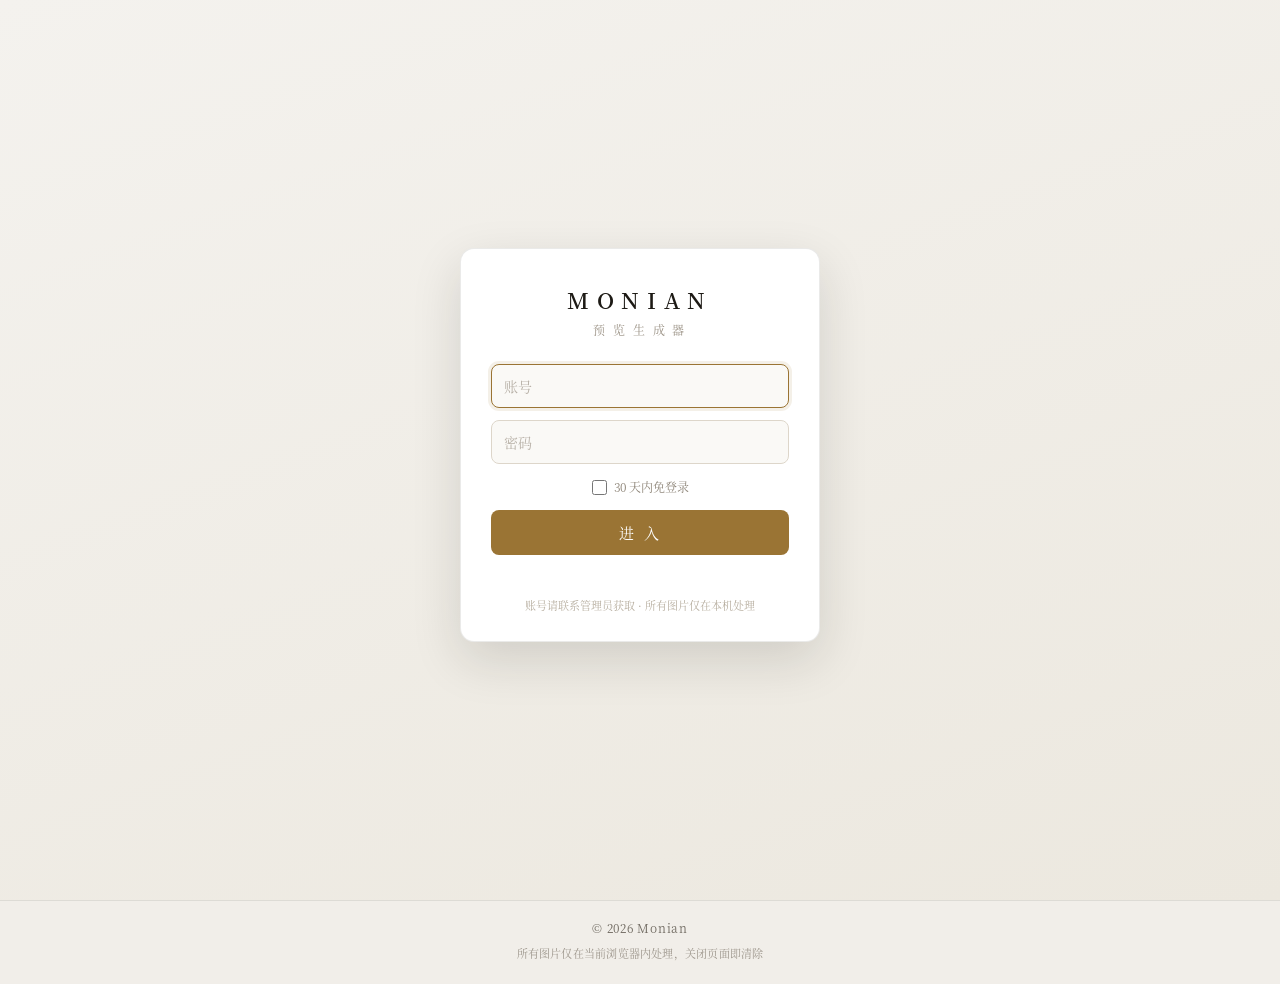
==== index.html @ 6e7c4da6 "feat: 账号列表支持搜索与分页(10条/页)，移动端改折叠卡片；登录框移动端适配" ====
<!doctype html>
<html lang="zh-CN">
<head>
<meta charset="utf-8">
<meta name="viewport" content="width=device-width,initial-scale=1,viewport-fit=cover">
<meta name="theme-color" content="#f4f2ee">
<title>Monian · 拼图预览生成器</title>
<meta name="description" content="上传文件夹，自动拼图并添加水印信息，一键生成高清预览长图。全部处理在浏览器本地完成，图片不会上传服务器。">
<meta property="og:title" content="Monian · 拼图预览生成器">
<meta property="og:description" content="上传文件夹，自动拼图并添加水印信息，一键生成高清预览长图。">
<link rel="icon" type="image/png" sizes="192x192" href="assets/img/icon-192.png">
<link rel="icon" type="image/png" sizes="512x512" href="assets/img/icon-512.png">
<link rel="manifest" href="manifest.json">
<link rel="apple-touch-icon" sizes="180x180" href="assets/img/apple-touch-icon.png">
<meta name="apple-mobile-web-app-capable" content="yes">
<meta name="apple-mobile-web-app-status-bar-style" content="default">
<meta name="apple-mobile-web-app-title" content="Monian">
<link rel="stylesheet" href="assets/fonts/font.css?v=2">
<link rel="stylesheet" href="assets/css/style.css?v=21">
</head>
<body>

<header class="topbar">
  <div class="brand">
    <div class="brand-txt">
      <strong>Monian</strong>
      <span>拼图预览生成器</span>
    </div>
  </div>
  <div class="top-actions">
    <button class="btn btn-sm btn-ghost" id="btnGuide" type="button">使用说明</button>
    <button class="btn btn-sm btn-ghost" id="btnResetAll" type="button">重置</button>
  </div>
</header>

<main class="main">
  <aside class="panel" id="panel">

    <!-- 01 素材 -->
    <section class="card collapsible" data-card="files">
      <div class="card-hd" role="button" tabindex="0" aria-expanded="true">
        <span class="step">01</span>
        <h2>选择素材</h2>
        <span class="badge" id="fileCount">0 张</span>
        <svg class="chev" viewBox="0 0 12 12" aria-hidden="true"><path d="M3 4.5 6 7.5 9 4.5"/></svg>
      </div>
      <div class="card-bd">
        <div class="dropzone" id="dropzone">
          <svg class="dz-icon" viewBox="0 0 24 24" fill="none" stroke="currentColor" stroke-width="1.4" stroke-linecap="round" stroke-linejoin="round">
            <path d="M3 7.5A1.5 1.5 0 0 1 4.5 6h4l1.6 2H19.5A1.5 1.5 0 0 1 21 9.5v9A1.5 1.5 0 0 1 19.5 20h-15A1.5 1.5 0 0 1 3 18.5z"/>
            <path d="M12 17v-5M9.5 14.2 12 11.7l2.5 2.5"/>
          </svg>
          <p class="dz-title">拖入文件夹，或点击选择</p>
          <p class="dz-sub">文件夹名会自动提取为水印信息 · 支持 JPG / PNG / WebP</p>
          <div class="dz-actions">
            <button class="btn btn-primary" id="btnFolder" type="button">选择文件夹</button>
            <button class="btn btn-ghost" id="btnFiles" type="button">选择图片</button>
          </div>
        </div>
        <input type="file" id="inputFolder" webkitdirectory directory multiple hidden>
        <input type="file" id="inputFiles" accept="image/*" multiple hidden>

        <div class="progress" id="progress" hidden><div class="progress-bar" id="progressBar"></div><span id="progressTxt">处理中…</span></div>

        <div class="asset-box" id="assetInfo" hidden>
          <div class="auto-tip">名称 / 日期 / 张数会跟随内容联动，每条可单独开关并调整样式；文字默认是占位符，可自由修改</div>
          <div id="autoWmBox"></div>
        </div>

        <div class="thumbs" id="thumbs"></div>
        <button class="btn btn-ghost full" id="btnClearFiles" type="button" hidden>🗑 一键清空全部素材</button>
      </div>
    </section>

    <!-- 02 水印 -->
    <section class="card collapsible" data-card="wm">
      <div class="card-hd" role="button" tabindex="0" aria-expanded="true">
        <span class="step">02</span>
        <h2>水印内容</h2>
        <span class="saved" id="savedHint">已保存</span>
        <svg class="chev" viewBox="0 0 12 12" aria-hidden="true"><path d="M3 4.5 6 7.5 9 4.5"/></svg>
      </div>
      <div class="card-bd">
        <div class="seg" id="wmTabs">
          <button class="on" data-tab="per" type="button">每张图上</button>
          <button data-tab="global" type="button">整张图上</button>
        </div>
        <div class="wm-list" id="wmList"></div>
        <div class="wm-add-row">
          <button class="btn btn-ghost" id="btnWmAdd" type="button">＋ 添加文字水印</button>
          <button class="btn btn-ghost" id="btnWmImg" type="button">＋ 添加图片水印</button>
        </div>
        <input type="file" id="inputWmImg" accept="image/png,image/webp,image/*" hidden>
        <p class="tip">图片水印支持 PNG 等透明底素材：与素材同为 16:9 的图会自动铺满每张图；其他比例可平铺或单张摆放，调尺寸、透明度、旋转。</p>
        <p class="tip">支持占位符：<code>{folder}</code> 名称 · <code>{date}</code> 时间 · <code>{index}</code> 序号 · <code>{count}</code> 张数</p>
        <div class="wm-foot">
          <button class="link" id="btnWmDefault" type="button">恢复推荐配置</button>
          <button class="link danger" id="btnWmClear" type="button">清空当前页</button>
        </div>
      </div>
    </section>

    <!-- 03 底图与标题 -->
    <section class="card collapsible" data-card="base">
      <div class="card-hd" role="button" tabindex="0" aria-expanded="true">
        <span class="step">03</span>
        <h2>底图与标题</h2>
        <span class="badge on" id="baseState">纯色</span>
        <svg class="chev" viewBox="0 0 12 12" aria-hidden="true"><path d="M3 4.5 6 7.5 9 4.5"/></svg>
      </div>
      <div class="card-bd">
        <div class="seg" id="baseTabs">
          <button class="on" data-mode="solid" type="button">纯色底图</button>
          <button data-mode="image" type="button">自定义底图</button>
          <button data-mode="none" type="button">无底图</button>
        </div>

        <div id="solidPanel">
          <div class="color-row">
            <label for="baseColor">底色</label>
            <input type="color" id="baseColor" value="#f2efe8">
            <div class="swatches" id="swatches">
              <button type="button" data-c="#f2efe8" style="background:#f2efe8"></button>
              <button type="button" data-c="#ffffff" style="background:#ffffff"></button>
              <button type="button" data-c="#e9e5dc" style="background:#e9e5dc"></button>
              <button type="button" data-c="#e6ecf2" style="background:#e6ecf2"></button>
              <button type="button" data-c="#f0e7e2" style="background:#f0e7e2"></button>
              <button type="button" data-c="#e7eee7" style="background:#e7eee7"></button>
              <button type="button" data-c="#f5efe2" style="background:#f5efe2"></button>
              <button type="button" data-c="#1b1913" style="background:#1b1913"></button>
            </div>
          </div>
          <label class="check"><input type="checkbox" id="showHead" checked><span>显示顶部标题与右侧信息</span></label>

          <div id="headFields">
            <div class="row">
              <label for="headerTitle">大标题</label>
              <input type="text" id="headerTitle" placeholder="留空则不显示标题（名称只印在图片上）">
            </div>
            <div class="head-style" id="titleStyleBox">
              <div class="hs-line">
                <span class="hs-label">标题</span>
                <select class="hs-anchor" data-target="title" title="标题位置">
                  <option value="tl">左上</option><option value="tc">正上</option><option value="tr">右上</option>
                  <option value="ml" selected>左中</option><option value="mc">正中</option><option value="mr">右中</option>
                  <option value="bl">左下</option><option value="bc">正下</option><option value="br">右下</option>
                </select>
                <input type="color" class="hs-color" data-target="title" value="#16161c" title="标题颜色">
                <button class="hs-reset" data-target="title" type="button">归位</button>
              </div>
              <div class="hs-line">
                <span class="hs-label">字号</span>
                <input type="range" id="titleSize" min="0.015" max="0.16" step="0.001" class="hs-size" data-target="title">
                <output id="titleSizeOut">自动</output>
              </div>
              <div class="hs-line">
                <span class="hs-label">左右</span>
                <input type="range" id="titleDx" min="-40" max="40" step="1" class="hs-dx" data-target="title">
                <output id="titleDxOut">0%</output>
              </div>
              <div class="hs-line">
                <span class="hs-label">上下</span>
                <input type="range" id="titleDy" min="-40" max="40" step="1" class="hs-dy" data-target="title">
                <output id="titleDyOut">0%</output>
              </div>
            </div>

            <div class="row align-start">
              <label for="headerMeta">相关信息</label>
              <textarea id="headerMeta" rows="3" placeholder="每行一条，如：&#10;价格 xxx&#10;联系方式 xxx..."></textarea>
            </div>
            <div class="head-style" id="metaStyleBox">
              <div class="hs-line">
                <span class="hs-label">信息</span>
                <select class="hs-anchor" data-target="meta" title="相关信息位置">
                  <option value="tl">左上</option><option value="tc">正上</option><option value="tr">右上</option>
                  <option value="ml">左中</option><option value="mc">正中</option><option value="mr" selected>右中</option>
                  <option value="bl">左下</option><option value="bc">正下</option><option value="br">右下</option>
                </select>
                <input type="color" class="hs-color" data-target="meta" value="#16161c" title="信息文字颜色">
                <button class="hs-reset" data-target="meta" type="button">归位</button>
              </div>
              <div class="hs-line">
                <span class="hs-label">字号</span>
                <input type="range" id="metaSize" min="0.006" max="0.024" step="0.0005" class="hs-size" data-target="meta">
                <output id="metaSizeOut">自动</output>
              </div>
              <div class="hs-line">
                <span class="hs-label">字距</span>
                <input type="range" id="metaSpacing" min="0" max="0.02" step="0.0005" class="hs-spacing" data-target="meta">
                <output id="metaSpacingOut">0</output>
              </div>
              <div class="hs-line">
                <span class="hs-label">左右</span>
                <input type="range" id="metaDx" min="-40" max="40" step="1" class="hs-dx" data-target="meta">
                <output id="metaDxOut">0%</output>
              </div>
              <div class="hs-line">
                <span class="hs-label">上下</span>
                <input type="range" id="metaDy" min="-40" max="40" step="1" class="hs-dy" data-target="meta">
                <output id="metaDyOut">0%</output>
              </div>
            </div>
          </div>
        </div>

        <div id="tplPanel" hidden>
          <div class="tpl-drop" id="tplDrop">
            <span>上传自己的底图（可带图案或个人水印）</span>
          </div>
          <input type="file" id="inputTpl" accept="image/*" hidden>

          <div id="tplControls" hidden>
            <div class="tpl-preview">
              <img id="tplThumb" alt="底图预览">
              <div class="tpl-preview-info"><span id="tplSize">—</span></div>
              <button class="mini danger" id="btnTplRemove" type="button">移除</button>
            </div>
            <p class="section-label">图片放置区域（相对画布百分比）</p>
            <div class="slider-row"><label>上</label><input type="range" id="padT" min="0" max="60" step="0.5"><output></output></div>
            <div class="slider-row"><label>右</label><input type="range" id="padR" min="0" max="40" step="0.5"><output></output></div>
            <div class="slider-row"><label>下</label><input type="range" id="padB" min="0" max="60" step="0.5"><output></output></div>
            <div class="slider-row"><label>左</label><input type="range" id="padL" min="0" max="40" step="0.5"><output></output></div>
            <label class="check"><input type="checkbox" id="showGuides"><span>在预览中显示放置区域参考线（不会导出）</span></label>
          </div>
        </div>

        <p class="tip" id="noneTip" hidden>无底图：不加标题栏和四周留白，图片直接拼接排列。</p>
        <p class="tip color-hint" id="colorHint">改底色只会影响「纯色底图」模式；现在停在其他模式时，先点上面的「纯色底图」再选颜色。</p>
      </div>
    </section>

    <!-- 04 版式 -->
    <section class="card collapsible" data-card="layout">
      <div class="card-hd" role="button" tabindex="0" aria-expanded="true">
        <span class="step">04</span>
        <h2>拼图版式</h2>
        <span class="badge" id="layoutState">3 列</span>
        <svg class="chev" viewBox="0 0 12 12" aria-hidden="true"><path d="M3 4.5 6 7.5 9 4.5"/></svg>
      </div>
      <div class="card-bd">
        <p class="section-label">排列方向</p>
        <div class="quick-grid" id="quickLayout">
          <button data-cols="1" type="button"><i class="ico-1"></i><span>上下拼接</span></button>
          <button data-cols="2" type="button"><i class="ico-2"></i><span>两列</span></button>
          <button data-cols="3" type="button"><i class="ico-3"></i><span>三列</span></button>
          <button data-cols="4" type="button"><i class="ico-4"></i><span>四列</span></button>
        </div>

        <div class="slider-row"><label>列数</label><input type="range" id="cols" min="1" max="6" step="1"><output></output></div>
        <div class="slider-row"><label>图片间距</label><input type="range" id="gap" min="0" max="4" step="0.1"><output></output></div>
        <div class="slider-row"><label>四周留白</label><input type="range" id="margin" min="0" max="10" step="0.5"><output></output></div>
        <div class="slider-row"><label>圆角</label><input type="range" id="radius" min="0" max="2" step="0.05"><output></output></div>

        <div class="fixed-note">
          <b id="ratioTip">单元格比例 16 : 9（素材多数为此比例）</b>
          <span>默认 16:9；素材不是 16:9 时自动跟随素材比例，等比缩放不裁剪、不拉伸</span>
        </div>
        <label class="check"><input type="checkbox" id="lastRowFill"><span>末行不满格时铺满整行（等比放大，比例不变）</span></label>
      </div>
    </section>

    <!-- 05 导出 -->
    <section class="card collapsible" data-card="export">
      <div class="card-hd" role="button" tabindex="0" aria-expanded="true">
        <span class="step">05</span>
        <h2>导出</h2>
        <span class="badge" id="expState">JPG</span>
        <svg class="chev" viewBox="0 0 12 12" aria-hidden="true"><path d="M3 4.5 6 7.5 9 4.5"/></svg>
      </div>
      <div class="card-bd">
        <div class="row">
          <label for="outWidth">输出宽度</label>
          <select id="outWidth">
            <option value="1080">1080 px · 轻量分享</option>
            <option value="1600">1600 px · 推荐</option>
            <option value="2000">2000 px · 高清</option>
            <option value="2400">2400 px · 超清</option>
            <option value="3000">3000 px · 印刷级</option>
          </select>
        </div>
        <div class="row">
          <label for="outFormat">格式</label>
          <select id="outFormat">
            <option value="jpeg">JPG（体积小）</option>
            <option value="png">PNG（无损）</option>
          </select>
        </div>
        <div class="slider-row" id="qualityRow"><label>画质</label><input type="range" id="quality" min="0.6" max="1" step="0.02"><output></output></div>
        <div class="out-info" id="outInfo">—</div>
        <button class="btn btn-primary full lg" id="btnExport2" type="button">生成并保存图片</button>
        <p class="tip center">图片只在你的设备上处理，不会上传到任何服务器。</p>
      </div>
    </section>

  </aside>

  <section class="stage">
    <div class="stage-wrap" id="stageWrap">
      <div class="stage-canvas" id="stageCanvas" hidden>
        <canvas id="preview"></canvas>
      </div>
      <div class="empty" id="empty">
        <svg viewBox="0 0 24 24" fill="none" stroke="currentColor" stroke-width="1.1" stroke-linecap="round" stroke-linejoin="round">
          <rect x="3" y="4" width="18" height="16" rx="2"/>
          <circle cx="8.5" cy="9.5" r="1.5"/>
          <path d="M21 16l-5-5-4 4-2-2-7 6"/>
        </svg>
        <h3>还没有素材</h3>
        <p>上传一个文件夹，自动拼成一张预览长图</p>
      </div>
    </div>
    <div class="stage-bar">
      <div class="stage-meta" id="stageMeta">等待素材…</div>
      <div class="stage-actions">
        <button class="btn btn-ghost btn-sm" id="btnFit" type="button">铺满</button>
        <button class="btn btn-ghost btn-sm" id="btnCopy" type="button">复制</button>
        <button class="btn btn-primary" id="btnExport" type="button" disabled>导出图片</button>
      </div>
    </div>
  </section>
</main>

<footer class="foot">
  <div class="foot-brand">© 2026 Monian</div>
  <p class="foot-note">所有图片仅在当前浏览器内处理，关闭页面即清除</p>
</footer>

<div class="toast" id="toast"></div>
<button class="jump-preview" id="btnJump" type="button" hidden>↑ 预览</button>

<div class="modal" id="guideModal" hidden>
  <div class="modal-card">
    <div class="modal-hd">
      <h3>使用说明</h3>
      <button class="mini" id="btnGuideClose" type="button">关闭</button>
    </div>
    <div class="modal-bd">
      <ol class="guide">
        <li><b>选择素材</b>：点「选择文件夹」，程序会从文件夹名中自动拆出两条信息 —— 文件夹命名为 <code>【20261027】张艺兴</code> 时，时间就是「20261027」，名称就是「张艺兴」；没写成这种格式时，时间取文件修改日期。手机不支持选文件夹时，用「选择图片」多选，再手动填写名称和时间。</li>
        <li><b>填写水印</b>：点「添加一条水印」即可把名称、时间等任意内容作为水印加在图上；左侧圆点是文字颜色（底图颜色多变也能看清），可调字号、透明度、位置。水印输入一次后永久保存在本机浏览器，下次打开自动带出。</li>
        <li><b>用占位符</b>：<code>{folder}</code> 素材名称、<code>{date}</code> 日期、<code>{index}</code> 序号、<code>{count}</code> 总张数。</li>
        <li><b>看透明度</b>：文字「透明」滑条右边的小色块会跟着一起变淡，那就是水印在底图上的实际深浅；数值与效果是线性的，拖到一半就是一半。</li>
        <li><b>水印颜色</b>：底图是浅色时默认给深墨色，深色底图默认白色；想改就点左边的圆形色点。</li>
        <li><b>选底图</b>：默认「纯色底图」，可自选颜色并填写大标题与相关信息；也可上传自己设计好的底图，用「图片放置区域」框出空白处；选「无底图」则图片直接拼接。</li>
        <li><b>标题与相关信息</b>：两行文字各自有独立的「位置（九宫格）、颜色、字号、左右/上下微调」，相关信息还带「字距」（中文拉开、英文数字保持紧凑），点「归位」恢复默认；两者靠近时标题会自动避让，不会糊在一起。</li>
        <li><b>调位置</b>：水印点「位置」后可切换「九宫格」（左上、右下等固定位置，再用滑条微调）或「自由定位」（横向、纵向百分比滑条，想放哪就放哪）。</li>
        <li><b>调整版式</b>：列数决定上下拼接还是多列网格，右侧会实时预览；03、04 两张卡片点标题可以收起，收起后能看到更多内容（状态会被记住）。</li>
        <li><b>导出</b>：选择宽度与格式后保存。所有处理都在本机完成，图片不会上传。</li>
        <li><b>折叠面板</b>：01–05 每张卡片点标题都能收起/展开，收起更多卡片就能一次看到下方内容。</li>
      </ol>
      <p class="tip">提示：给水印留出低透明度、贴边放置的位置，既能看清文字，也不会挡住人物主体。</p>
    </div>
  </div>
</div>

<script src="assets/js/core.js?v=13"></script>
<script src="assets/js/render.js?v=20"></script>
<script src="assets/js/app.js?v=20"></script>
<script src="assets/js/auth.js?v=3"></script>
</body>
</html>
---- assets/fonts/font.css ----
@font-face {
  font-family: "Monian Serif";
  src: url("NotoSerifSC-Regular.woff2") format("woff2");
  font-weight: 400;
  font-style: normal;
  font-display: swap;
}
@font-face {
  font-family: "Monian Serif";
  src: url("NotoSerifSC-SemiBold.woff2") format("woff2");
  font-weight: 500 700;
  font-style: normal;
  font-display: swap;
}
---- assets/css/style.css ----
/* ===========================================================
   Monian · 拼图预览生成器  ·  明亮皮肤
   =========================================================== */

:root{
  --bg:#f4f2ee;
  --bg-soft:#f8f7f4;
  --card:#ffffff;
  --card-2:#fbfaf8;
  --line:rgba(28,25,20,.09);
  --line-2:rgba(28,25,20,.17);
  --txt:#1f1c18;
  --dim:#6d675e;
  --dim-2:#9b948a;
  --ink:#1f1c18;
  --accent:#9a7434;
  --accent-2:#c39a4f;
  --accent-soft:rgba(154,116,52,.1);
  /* 兼容旧变量名 */
  --gold:#9a7434;
  --gold-2:#a97e37;
  --gold-soft:rgba(154,116,52,.1);
  --field:#ffffff;
  --danger:#c4554a;
  --radius:14px;
  --rs:10px;
  --shadow:0 1px 2px rgba(28,25,20,.04),0 6px 20px rgba(28,25,20,.05);
  --stage-bg:#eae7e1;
  --safe-b:env(safe-area-inset-bottom,0px);
}

*{box-sizing:border-box;-webkit-tap-highlight-color:transparent}
[hidden]{display:none!important}
html,body{height:100%}
body{
  margin:0;
  background:var(--bg);
  color:var(--txt);
  font-family:"Monian Serif","Noto Serif SC","Source Han Serif SC","Songti SC",serif;
  font-size:14px;
  line-height:1.55;
  -webkit-font-smoothing:antialiased;
  overflow:hidden;
}
button,input,select,textarea{font-family:inherit;font-size:inherit;color:inherit}
h1,h2,h3,p{margin:0}
code{
  font-family:ui-monospace,SFMono-Regular,Menlo,monospace;
  font-size:.88em;
  background:rgba(154,116,52,.08);
  border:1px solid rgba(154,116,52,.16);
  padding:1px 5px;
  border-radius:5px;
  color:var(--accent);
}

/* ---------- 顶栏 ---------- */
.topbar{
  height:58px;
  display:flex;
  align-items:center;
  justify-content:space-between;
  padding:0 18px;
  border-bottom:1px solid var(--line);
  background:rgba(255,255,255,.82);
  backdrop-filter:saturate(1.4) blur(10px);
  position:relative;
  z-index:30;
}
.brand{display:flex;align-items:center;gap:11px}
.brand-txt{display:flex;flex-direction:column;line-height:1.25}
.brand-txt strong{font-size:16px;font-weight:500;letter-spacing:.24em;text-transform:uppercase;
  color:#211d18;text-indent:.24em}
.brand-txt span{font-size:10.5px;color:var(--dim-2);letter-spacing:.28em;margin-top:2px}
.top-actions{display:flex;gap:8px}

/* ---------- 布局 ---------- */
.main{
  display:grid;
  grid-template-columns:432px minmax(0,1fr);
  height:calc(100dvh - 58px);
}
.panel{
  overflow-y:auto;
  overscroll-behavior:contain;
  padding:16px 16px 40px;
  background:var(--bg-soft);
  border-right:1px solid var(--line);
}
.panel::-webkit-scrollbar,.stage-wrap::-webkit-scrollbar{width:9px;height:9px}
.panel::-webkit-scrollbar-thumb,.stage-wrap::-webkit-scrollbar-thumb{
  background:rgba(28,25,20,.16);border-radius:6px;border:2px solid transparent;background-clip:content-box;
}

/* ---------- 卡片 ---------- */
.card{
  background:var(--card);
  border:1px solid var(--line);
  border-radius:var(--radius);
  margin-bottom:10px;
  overflow:hidden;
  box-shadow:0 1px 2px rgba(28,25,20,.03);
}
.card-hd{
  display:flex;align-items:center;gap:9px;
  padding:13px 15px 11px;
}
.card-hd h2{font-size:13px;font-weight:600;letter-spacing:.02em;flex:1;color:var(--txt)}
/* 可折叠卡片 */
.card.collapsible .card-hd{cursor:pointer;user-select:none;-webkit-user-select:none;border-radius:var(--radius) var(--radius) 0 0}
.card.collapsible .card-hd:hover{background:rgba(28,25,20,.022)}
.card.collapsible .chev{
  width:14px;height:14px;flex:none;color:var(--dim-2);
  transition:transform .25s ease;
}
.card.collapsible .chev path{fill:none;stroke:currentColor;stroke-width:1.5;stroke-linecap:round;stroke-linejoin:round}
.card.collapsed .chev{transform:rotate(-90deg)}
.card.collapsed .card-bd{display:none}
.card-bd{animation:foldIn .22s ease both}
@keyframes foldIn{from{opacity:0;transform:translateY(-4px)}to{opacity:1;transform:none}}
.step{
  font-family:ui-monospace,SFMono-Regular,Menlo,monospace;
  font-size:10px;color:var(--accent);
  border:1px solid rgba(154,116,52,.28);
  background:rgba(154,116,52,.05);
  border-radius:5px;padding:1px 5px;
  letter-spacing:.06em;
}
.badge{
  font-size:11px;color:var(--dim);
  background:rgba(28,25,20,.05);
  border-radius:20px;padding:2px 9px;
}
.badge.on{color:var(--accent);background:var(--accent-soft)}
.saved{
  font-size:10px;color:var(--dim-2);opacity:0;transition:opacity .35s;
  letter-spacing:.05em;
}
.saved.show{opacity:1}
.card-bd{padding:0 15px 15px}

/* ---------- 表单元素 ---------- */
.btn{
  border:1px solid var(--line-2);
  background:#fff;
  color:var(--txt);
  border-radius:9px;
  padding:8px 14px;
  font-size:13px;
  cursor:pointer;
  transition:.18s;
  display:inline-flex;align-items:center;justify-content:center;gap:6px;
  white-space:nowrap;
  box-shadow:0 1px 1px rgba(28,25,20,.03);
}
.btn:hover{background:#faf8f5;border-color:rgba(28,25,20,.26)}
.btn:active{transform:scale(.975)}
.btn-primary{
  background:linear-gradient(170deg,#26221c,#14110d);
  border-color:#14110d;
  color:#f7f1e6;font-weight:600;
  box-shadow:0 2px 8px rgba(20,17,13,.18);
}
.btn-primary:hover{background:linear-gradient(170deg,#332d25,#1c1813)}
.btn-ghost{background:transparent;box-shadow:none}
.btn-ghost:hover{background:rgba(28,25,20,.04)}
.btn-sm{padding:6px 11px;font-size:12px;border-radius:8px}
.btn.full{width:100%}
.btn.lg{padding:12px;font-size:14px;margin-top:10px}
.btn:disabled{opacity:.4;cursor:not-allowed}
.mini{
  border:1px solid var(--line-2);background:transparent;color:var(--dim);
  border-radius:7px;padding:3px 9px;font-size:11px;cursor:pointer;transition:.18s;
}
.mini:hover{color:var(--txt);border-color:var(--line-2);background:rgba(28,25,20,.05)}
.mini.danger:hover{color:var(--danger);border-color:rgba(196,85,74,.4)}
.link{
  background:none;border:none;color:var(--dim);font-size:12px;cursor:pointer;padding:0;
  text-decoration:underline;text-underline-offset:3px;text-decoration-color:rgba(28,25,20,.2);
}
.link:hover{color:var(--txt)}
.link.danger:hover{color:var(--danger)}

input[type=text],textarea,select{
  width:100%;
  background:var(--field);
  border:1px solid var(--line-2);
  border-radius:9px;
  padding:8px 11px;
  font-size:13px;
  color:var(--txt);
  transition:.18s;
  outline:none;
}
input[type=text]:focus,textarea:focus,select:focus{
  border-color:rgba(154,116,52,.55);
  box-shadow:0 0 0 3px rgba(154,116,52,.11);
}
input::placeholder,textarea::placeholder{color:#b6afa5}
textarea{resize:vertical;min-height:60px;line-height:1.6}
select{
  appearance:none;
  background-image:url("data:image/svg+xml,%3Csvg xmlns='http://www.w3.org/2000/svg' width='10' height='6' viewBox='0 0 10 6'%3E%3Cpath d='M1 1l4 4 4-4' stroke='%236d675e' stroke-width='1.4' fill='none' stroke-linecap='round'/%3E%3C/svg%3E");
  background-repeat:no-repeat;
  background-position:right 11px center;
  padding-right:28px;
  cursor:pointer;
}
.rows{display:flex;flex-direction:column;gap:9px;margin-top:12px}
.row{display:flex;align-items:center;gap:10px;margin-top:9px}
.row label{
  font-size:12px;color:var(--dim);width:74px;flex:none;
}
.row > input,.row > select,.row > textarea{flex:1}
.row.align-start{align-items:flex-start}
.row.align-start label{padding-top:8px}
.section-label{
  font-size:11px;color:var(--dim-2);letter-spacing:.08em;
  margin:14px 0 8px;
}

/* range */
input[type=range]{
  -webkit-appearance:none;appearance:none;
  background:transparent;height:20px;cursor:pointer;flex:1;min-width:0;
}
input[type=range]::-webkit-slider-runnable-track{
  height:3px;border-radius:3px;
  background:linear-gradient(90deg,rgba(154,116,52,.5),rgba(28,25,20,.12));
}
input[type=range]::-webkit-slider-thumb{
  -webkit-appearance:none;appearance:none;
  width:14px;height:14px;border-radius:50%;
  background:#fff;
  border:1.5px solid var(--accent);
  margin-top:-5.5px;
  box-shadow:0 1px 3px rgba(28,25,20,.22);
  transition:box-shadow .18s;
}
input[type=range]:active::-webkit-slider-thumb{box-shadow:0 0 0 5px rgba(154,116,52,.16)}
input[type=range]::-moz-range-track{height:3px;border-radius:3px;background:rgba(28,25,20,.14)}
input[type=range]::-moz-range-thumb{width:13px;height:13px;border:1.5px solid var(--accent);border-radius:50%;background:#fff}

.slider-row{display:flex;align-items:center;gap:10px;margin-top:8px}
.slider-row label{font-size:12px;color:var(--dim);width:74px;flex:none}
.slider-row output{
  font-family:ui-monospace,Menlo,monospace;
  font-size:11px;color:var(--accent);width:46px;text-align:right;flex:none;
}

/* ---------- 上传区 ---------- */
.dropzone{
  border:1px dashed rgba(28,25,20,.2);
  border-radius:12px;
  padding:22px 14px 18px;
  text-align:center;
  cursor:pointer;
  transition:.2s;
  background:
    radial-gradient(120% 80% at 50% 0%,rgba(154,116,52,.07),transparent 70%),
    #fdfcfa;
}
.dropzone:hover,.dropzone.hot{
  border-color:rgba(154,116,52,.6);
  background:radial-gradient(120% 80% at 50% 0%,rgba(154,116,52,.13),transparent 70%),#fff;
}
.dz-icon{width:30px;height:30px;color:var(--accent);opacity:.8;margin-bottom:8px}
.dz-title{font-size:13px;font-weight:500;margin-bottom:3px}
.dz-sub{font-size:11px;color:var(--dim-2);line-height:1.5;margin-bottom:14px}
.dz-actions{display:flex;gap:8px;justify-content:center}
.dz-actions .btn{font-size:12px;padding:7px 13px}
.dz-actions .btn:disabled{display:none}

.progress{
  margin-top:10px;height:4px;border-radius:4px;background:rgba(28,25,20,.08);
  position:relative;overflow:hidden;
}
.progress-bar{position:absolute;inset:0;width:0;background:linear-gradient(90deg,var(--accent-2),var(--accent));transition:width .2s}
.progress span{display:none}

/* 缩略图 */
.thumbs{
  display:grid;grid-template-columns:repeat(auto-fill,minmax(54px,1fr));
  gap:6px;margin-top:12px;max-height:168px;overflow-y:auto;
}
.thumbs:empty{display:none}
.thumb{
  position:relative;aspect-ratio:1;border-radius:7px;overflow:hidden;
  background:#f0eee9;border:1px solid var(--line);
}
.thumb img{width:100%;height:100%;object-fit:cover;display:block}
.thumb .no{
  position:absolute;left:3px;bottom:2px;font-size:9px;
  font-family:ui-monospace,Menlo,monospace;
  color:rgba(255,255,255,.92);text-shadow:0 1px 3px rgba(0,0,0,.7);
}
.thumb button{
  position:absolute;top:2px;right:2px;width:15px;height:15px;
  border-radius:50%;border:none;background:rgba(20,17,13,.6);
  color:#fff;font-size:11px;line-height:1;cursor:pointer;
  display:grid;place-items:center;opacity:0;transition:.15s;
}
.thumb:hover button{opacity:1}
@media (hover:none){.thumb button{opacity:.9}}

/* ---------- 水印列表 ---------- */
.seg{
  display:flex;background:rgba(28,25,20,.05);border:1px solid transparent;
  border-radius:9px;padding:3px;margin-bottom:12px;
}
.seg button{
  flex:1;border:none;background:transparent;color:var(--dim);
  padding:6px;border-radius:7px;font-size:12px;cursor:pointer;transition:.18s;
}
.seg button.on{background:#fff;color:var(--txt);box-shadow:0 1px 3px rgba(28,25,20,.1);font-weight:500}

.wm-list{display:flex;flex-direction:column;gap:8px;margin-bottom:9px}
.wm-item{
  border:1px solid var(--line);border-radius:10px;
  padding:8px 9px;background:var(--card-2);
}
.wm-item-top{display:flex;gap:6px;align-items:center}
.wm-item input[type=text]{padding:6px 9px;font-size:12.5px;background:#fff}
.wm-del{
  width:24px;height:24px;flex:none;border-radius:6px;
  border:1px solid transparent;background:transparent;color:var(--dim-2);
  cursor:pointer;font-size:15px;line-height:1;display:grid;place-items:center;
}
.wm-del:hover{color:var(--danger);background:rgba(196,85,74,.08)}
.wm-item-bot{display:flex;align-items:center;gap:8px;margin-top:6px}
.wm-item-bot select{
  width:76px;flex:none;padding:4px 20px 4px 7px;font-size:11px;
  background-position:right 6px center;border-radius:6px;
}
.wm-slide{display:flex;align-items:center;gap:5px;flex:1;min-width:0}
.wm-slide span{font-size:10px;color:var(--dim-2);flex:none}
.wm-slide input[type=range]{height:16px}
.wm-slide input[type=range]::-webkit-slider-thumb{width:11px;height:11px;margin-top:-4px}

/* 水印颜色：原生取色器做成圆形色点，点击必弹系统取色面板 */
.wm-color{
  width:20px;height:20px;flex:none;padding:0;border-radius:50%;
  border:1px solid rgba(28,25,20,.18);
  background:none;cursor:pointer;appearance:none;-webkit-appearance:none;
  transition:transform .15s;
}
.wm-color::-webkit-color-swatch-wrapper{padding:0}
.wm-color::-webkit-color-swatch{border:none;border-radius:50%}
.wm-color::-moz-color-swatch{border:none;border-radius:50%}
.wm-color:hover{transform:scale(1.12)}
.wm-slide output{font-size:10px;color:var(--dim-2);flex:none;min-width:30px;text-align:right}

/* 透明度实时色标：拖动滑条时跟着一起变淡，直接看出实际效果 */
.aw-op-meter{
  width:26px;height:11px;flex:none;border-radius:3px;align-self:center;
  background:linear-gradient(90deg,#2b2822,#4a443a);
  box-shadow:inset 0 0 0 1px rgba(28,25,20,.12);
  transition:opacity .06s linear;
}

/* 自定义位置 */
.wm-pos-chip{
  flex:none;border:1px solid var(--line-2);background:#fff;color:var(--dim);
  border-radius:6px;padding:3px 7px;font-size:10.5px;cursor:pointer;transition:.18s;
  display:inline-flex;align-items:center;gap:3px;
}
.wm-pos-chip:hover{color:var(--accent);border-color:rgba(154,116,52,.45)}
.wm-pos-chip.on{color:var(--accent);border-color:rgba(154,116,52,.5);background:var(--accent-soft)}
.wm-pos{
  margin-top:7px;padding-top:7px;border-top:1px dashed var(--line-2);
  display:flex;flex-direction:column;gap:5px;
}
.wm-pos-mode{display:flex;gap:6px;margin-bottom:2px}
.wm-mode-btn{
  flex:1;border:1px solid var(--line-2);background:#fff;color:var(--dim);
  border-radius:6px;padding:4px 0;font-size:10.5px;cursor:pointer;transition:.18s;
}
.wm-mode-btn.on{color:var(--accent);border-color:rgba(154,116,52,.5);background:var(--accent-soft)}
.wm-pos-body,.wm-pos-free{display:flex;flex-direction:column;gap:5px}
.wm-anchor:disabled{opacity:.45}
.wm-pos-line{display:flex;align-items:center;gap:7px}
.wm-pos-line label{font-size:10px;color:var(--dim-2);width:24px;flex:none}
.wm-pos-line input[type=range]{height:16px;flex:1}
.wm-pos-line input[type=range]::-webkit-slider-thumb{width:11px;height:11px;margin-top:-4px}
.wm-pos-line output{
  font-family:ui-monospace,Menlo,monospace;font-size:10px;color:var(--dim);
  width:34px;text-align:right;flex:none;
}
.wm-pos-reset{
  align-self:flex-end;background:none;border:none;color:var(--dim-2);
  font-size:10.5px;cursor:pointer;padding:0;text-decoration:underline;
  text-underline-offset:2px;
}
.wm-pos-reset:hover{color:var(--accent)}

.wm-foot{display:flex;justify-content:space-between;margin-top:10px}
.tip{font-size:11px;color:var(--dim-2);line-height:1.6;margin-top:9px}
.tip.center{text-align:center;margin-top:12px}

/* ---------- 底图 ---------- */
.color-row{display:flex;align-items:center;gap:10px;margin-top:2px}
.color-row > label{font-size:12px;color:var(--dim);width:34px;flex:none}
input[type=color]{
  -webkit-appearance:none;appearance:none;
  width:38px;height:30px;flex:none;padding:0;
  border:1px solid var(--line-2);border-radius:8px;background:#fff;cursor:pointer;
}
input[type=color]::-webkit-color-swatch-wrapper{padding:3px}
input[type=color]::-webkit-color-swatch{border:none;border-radius:5px}
input[type=color]::-moz-color-swatch{border:none;border-radius:5px}
.swatches{display:flex;gap:6px;flex-wrap:wrap;flex:1}
.swatches button{
  width:20px;height:20px;border-radius:50%;cursor:pointer;
  border:1px solid rgba(28,25,20,.14);padding:0;transition:.15s;
}
.swatches button.on{box-shadow:0 0 0 2px #fff,0 0 0 3.5px var(--accent)}
.swatches button:hover{transform:scale(1.12)}

.tpl-drop{
  border:1px dashed rgba(28,25,20,.2);border-radius:10px;background:#fdfcfa;
  padding:13px;text-align:center;font-size:12px;color:var(--dim);
  cursor:pointer;transition:.18s;
}
.tpl-drop:hover{border-color:rgba(154,116,52,.55);color:var(--accent);background:#fff}
.tpl-preview{
  display:flex;align-items:center;gap:10px;margin-top:11px;
  background:var(--card-2);border:1px solid var(--line);border-radius:10px;padding:7px;
}
.tpl-preview img{width:54px;height:54px;object-fit:cover;border-radius:7px;flex:none}
.tpl-preview-info{flex:1;font-size:11px;color:var(--dim-2);font-family:ui-monospace,Menlo,monospace}
.check{display:flex;align-items:center;gap:7px;margin-top:11px;font-size:11.5px;color:var(--dim);cursor:pointer}
.check input{accent-color:var(--accent);width:14px;height:14px;cursor:pointer}

/* ---------- 标题 / 相关信息 样式 ---------- */
.head-style{
  margin-top:8px;padding:8px 9px 7px;
  border:1px dashed var(--line-2);border-radius:9px;background:var(--card-2);
}
.hs-line{display:flex;align-items:center;gap:7px;margin-top:6px}
.hs-line:first-child{margin-top:0}
.hs-label{flex:none;font-size:10.5px;color:var(--dim-2);width:26px}
.hs-line select{
  width:auto;flex:none;min-width:70px;padding:3px 20px 3px 7px;font-size:11px;border-radius:6px;
  background-position:right 6px center;background-color:#fff;
}
.hs-color{
  width:20px;height:20px;flex:none;padding:0;border-radius:50%;
  border:1px solid rgba(28,25,20,.18);background:none;cursor:pointer;
  appearance:none;-webkit-appearance:none;
}
.hs-color::-webkit-color-swatch-wrapper{padding:0}
.hs-color::-webkit-color-swatch{border:none;border-radius:50%}
.hs-color::-moz-color-swatch{border:none;border-radius:50%}
.hs-reset{
  margin-left:auto;flex:none;border:1px solid var(--line-2);background:#fff;color:var(--dim-2);
  border-radius:6px;padding:3px 8px;font-size:10.5px;cursor:pointer;transition:.18s;white-space:nowrap;
}
.hs-reset:hover{color:var(--accent);border-color:rgba(154,116,52,.45)}
.hs-line input[type=range]{flex:1;min-width:0;height:16px}
.hs-line input[type=range]::-webkit-slider-thumb{width:11px;height:11px;margin-top:-4px}
.hs-line output{
  flex:none;width:40px;text-align:right;font-family:ui-monospace,Menlo,monospace;
  font-size:10px;color:var(--dim-2);
}

/* ---------- 快捷版式 ---------- */
.quick-grid{display:grid;grid-template-columns:repeat(4,1fr);gap:7px;margin-bottom:6px}
.quick-grid button{
  border:1px solid var(--line);background:#fff;
  border-radius:9px;padding:8px 4px 6px;cursor:pointer;
  display:flex;flex-direction:column;align-items:center;gap:6px;
  transition:.18s;color:var(--dim);
}
.quick-grid button span{font-size:10.5px;letter-spacing:.02em}
.quick-grid button i{
  width:22px;height:16px;display:block;border-radius:2px;
  background:
    linear-gradient(90deg,rgba(28,25,20,.28) 3px,transparent 3px) 0 0/100% 100%,
    transparent;
  position:relative;
}
.quick-grid button i::before,.quick-grid button i::after{content:"";position:absolute;background:rgba(28,25,20,.28);border-radius:1px}
.quick-grid button:hover{border-color:var(--line-2);color:var(--txt)}
.quick-grid button.on{border-color:rgba(154,116,52,.55);background:var(--accent-soft);color:var(--accent)}
.quick-grid button.on i::before,.quick-grid button.on i::after{background:rgba(154,116,52,.7)}

/* 小图标用内联背景画格子 */
.ico-1::before{inset:0 0 auto 0;height:4px}
.ico-1::after{inset:auto 0 0 0;height:4px}
.ico-2::before{inset:0 auto 0 0;width:9px}
.ico-2::after{inset:0 0 0 auto;width:9px}
.ico-3::before{inset:0 auto 0 0;width:5px;box-shadow:6px 0 0 rgba(28,25,20,.28)}
.ico-3::after{inset:0 0 0 auto;width:5px}
.ico-4::before{inset:0 auto 0 0;width:3px;box-shadow:4.6px 0 0 rgba(28,25,20,.28),9.2px 0 0 rgba(28,25,20,.28)}
.ico-4::after{inset:0 0 0 auto;width:3px}

/* ---------- 导出信息 ---------- */
.out-info{
  margin-top:11px;padding:9px 11px;border-radius:9px;
  background:rgba(28,25,20,.03);border:1px solid var(--line);
  font-family:ui-monospace,Menlo,monospace;font-size:11px;color:var(--dim);
  display:flex;justify-content:space-between;flex-wrap:wrap;gap:6px;
}
.out-info b{color:var(--accent);font-weight:600}
.out-info .warn{color:#b0762a}

/* ---------- 预览区 ---------- */
.stage{
  display:flex;flex-direction:column;
  background:
    radial-gradient(70% 55% at 50% 0%,#f2efe9,#e7e3dc 75%);
  min-width:0;
}
.stage-wrap{
  flex:1;overflow:auto;padding:16px;
  display:flex;align-items:flex-start;justify-content:center;
  overscroll-behavior:contain;
}
.stage-canvas{
  box-shadow:0 18px 50px rgba(28,25,20,.16),0 0 0 1px rgba(28,25,20,.07);
  border-radius:4px;
  line-height:0;
  animation:fadeUp .4s ease both;
  max-width:100%;
}
.stage-canvas canvas{display:block;max-width:100%;height:auto;border-radius:4px}
@keyframes fadeUp{from{opacity:0;transform:translateY(8px)}to{opacity:1;transform:none}}

.empty{
  margin:auto;text-align:center;color:var(--dim-2);
  display:flex;flex-direction:column;align-items:center;gap:8px;
  padding:40px;
}
.empty svg{width:52px;height:52px;opacity:.4;margin-bottom:4px}
.empty h3{font-size:15px;color:var(--dim);font-weight:500}
.empty p{font-size:12.5px}

.stage-bar{
  height:60px;flex:none;
  border-top:1px solid var(--line);
  background:rgba(255,255,255,.86);
  backdrop-filter:blur(14px);
  display:flex;align-items:center;justify-content:space-between;
  padding:0 20px;gap:12px;
}
.stage-meta{
  font-family:ui-monospace,Menlo,monospace;font-size:11px;color:var(--dim-2);
  overflow:hidden;text-overflow:ellipsis;white-space:nowrap;
}
.stage-actions{display:flex;gap:8px;flex:none}

/* ---------- toast / modal ---------- */
.toast{
  position:fixed;left:50%;bottom:78px;transform:translate(-50%,14px);
  background:rgba(24,21,17,.94);border:1px solid rgba(255,255,255,.1);
  color:#f7f2e9;padding:9px 16px;border-radius:22px;font-size:12.5px;
  box-shadow:0 12px 34px rgba(28,25,20,.28);
  opacity:0;pointer-events:none;transition:.28s;z-index:99;backdrop-filter:blur(10px);
  max-width:82vw;text-align:center;
}
.toast.show{opacity:1;transform:translate(-50%,0)}

/* 移动端回到预览 */
.jump-preview{
  position:fixed;right:14px;bottom:calc(18px + var(--safe-b));z-index:60;
  border:1px solid rgba(154,116,52,.4);
  background:rgba(255,255,255,.95);
  color:var(--accent);border-radius:22px;
  padding:8px 15px;font-size:12.5px;font-weight:500;
  box-shadow:0 8px 24px rgba(28,25,20,.16);
  backdrop-filter:blur(10px);cursor:pointer;
  display:none;
}
.jump-preview.show{display:block;animation:foldIn .2s both}

.modal{
  position:fixed;inset:0;z-index:100;
  background:rgba(28,25,20,.34);backdrop-filter:blur(4px);
  display:grid;place-items:center;padding:20px;
  animation:fadeIn .2s both;
}
@keyframes fadeIn{from{opacity:0}to{opacity:1}}
.modal[hidden]{display:none}
.modal-card{
  width:min(560px,100%);max-height:82dvh;overflow:auto;
  background:#fff;
  border:1px solid var(--line-2);border-radius:16px;
  box-shadow:0 30px 80px rgba(28,25,20,.24);
}
.modal-hd{
  display:flex;align-items:center;justify-content:space-between;
  padding:16px 20px;border-bottom:1px solid var(--line);
  position:sticky;top:0;background:#fff;z-index:2;
}
.modal-hd h3{font-size:14px;font-weight:600}
.modal-bd{padding:18px 20px 22px}
.guide{margin:0;padding-left:18px;font-size:13px;line-height:1.85;color:#443f38}
.guide li{margin-bottom:9px}
.guide b{color:var(--accent);font-weight:600}

/* ---------- 页尾 ---------- */
.foot{
  padding:18px 20px calc(22px + var(--safe-b));
  border-top:1px solid var(--line);
  background:#f1eee9;
  text-align:center;
}
.foot-brand{
  font-size:12px;color:var(--dim);letter-spacing:.06em;margin-bottom:6px;
}
.foot-note{
  margin:0 auto;
  max-width:720px;
  font-size:11px;color:var(--dim-2);line-height:1.7;letter-spacing:.02em;
}

/* ---------- 移动端 ---------- */
@media (max-width:920px){
  body{overflow:auto;-webkit-text-size-adjust:100%}
  .main{display:flex;flex-direction:column;height:auto}
  .topbar{height:54px;padding:0 14px;position:sticky;top:0}
  .brand-txt span{display:none}
  .brand-txt strong{font-size:13.5px}
  .stage{
    order:-1;flex:none;
    position:relative;z-index:1;
    height:50dvh;
    border-bottom:1px solid var(--line);
    background:radial-gradient(70% 55% at 50% 0%,#f2efe9,#e7e3dc 75%);
  }
  .stage.is-empty{height:34dvh}
  .stage-wrap{padding:10px;align-items:flex-start}
  #btnFit{display:none}
  .stage-canvas{margin:0 auto}
  .stage-canvas canvas{width:auto;max-width:100%;margin:0 auto}
  .stage-bar{height:48px;padding:0 12px}
  .stage-meta{font-size:10px;max-width:40vw}
  .stage-actions .btn{padding:7px 12px;font-size:12.5px}
  .panel{order:0;border-right:none;padding:12px 12px calc(30px + var(--safe-b))}
  .empty{padding:20px}
  .empty svg{width:38px;height:38px}
  .empty h3{font-size:13.5px}
  .empty p{font-size:11.5px}
  .row label,.slider-row label{width:66px;font-size:11.5px}
  .thumbs{grid-template-columns:repeat(auto-fill,minmax(48px,1fr));max-height:120px}
  .toast{bottom:22px;top:auto}
  input[type=text],textarea,select{font-size:16px} /* 防止 iOS 缩放 */
  .wm-item input[type=text]{font-size:16px}
  .foot{padding:16px 14px calc(20px + var(--safe-b))}
  .foot-note{font-size:10.5px}
}
@media (max-width:380px){
  .quick-grid{grid-template-columns:repeat(2,1fr)}
}

@media (prefers-reduced-motion:reduce){
  *{animation:none!important;transition:none!important}
}

/* ---- 图片（花纹）水印 ---- */
.wm-add-row{display:flex;gap:8px}
.wm-add-row .btn{flex:1;min-width:0}
.wm-item.is-img{border-color:rgba(154,116,52,.28);background:rgba(154,116,52,.03)}
.wm-img-top{gap:8px}
.wm-img-thumb{width:34px;height:22px;object-fit:contain;border-radius:4px;background:
  linear-gradient(45deg,rgba(28,25,20,.07) 25%,transparent 25%,transparent 75%,rgba(28,25,20,.07) 75%) 0 0/8px 8px,
  #f2f0eb;flex:none}
.wm-img-name{flex:1;min-width:0;font-size:11.5px;color:var(--dim-2);
  overflow:hidden;text-overflow:ellipsis;white-space:nowrap}
.wm-img-row{gap:6px}
.wm-img-row2{gap:10px;margin-top:4px}
.wm-img-row3{margin-top:4px;gap:6px}
.wm-mini{font-size:10px;color:var(--dim-2);flex:none}
.wm-inline{display:flex;align-items:center;gap:5px;font-size:10px;color:var(--dim-2);flex:1;min-width:0}
.wm-inline input[type=range]{flex:1;min-width:0;height:16px}
.wm-inline output{font-size:10px;min-width:22px;text-align:right;color:var(--dim-2)}

/* 比例说明 */
.fixed-note{display:flex;align-items:center;gap:8px;margin:10px 0 6px;padding:8px 10px;
  border:1px solid rgba(154,116,52,.24);border-radius:8px;background:rgba(154,116,52,.06);font-size:11.5px}
.fixed-note b{flex:none;color:var(--accent);font-size:12px;letter-spacing:.02em}
.fixed-note span{color:var(--dim-2);line-height:1.5}

/* ---- 01 自动水印 ---- */
.auto-tip{margin:8px 0 6px;font-size:10.5px;color:var(--dim-2);line-height:1.6}
.auto-row{margin:6px 0;padding:6px 8px;border:1px solid var(--line);border-radius:8px;background:var(--card-2)}
.auto-row-top{display:flex;align-items:center;gap:8px}
.aw-on{flex:none;border:1px solid var(--line-2);background:#fff;color:var(--dim-2);border-radius:7px;
  padding:4px 10px;font-size:11.5px;cursor:pointer;transition:.18s;letter-spacing:.02em}
.aw-on.on{color:var(--accent);border-color:rgba(154,116,52,.45);background:var(--accent-soft)}
.aw-on::before{content:'○ ';font-size:10px}
.aw-on.on::before{content:'● '}
.aw-color{width:20px;height:20px;flex:none;padding:0;border-radius:50%;border:1px solid rgba(28,25,20,.18);
  background:none;cursor:pointer;appearance:none;-webkit-appearance:none}
.aw-color::-webkit-color-swatch-wrapper{padding:0}
.aw-color::-webkit-color-swatch{border:none;border-radius:50%}
.auto-row select{flex:1;min-width:0;padding:4px 20px 4px 7px;font-size:11px;border-radius:6px;background-color:#fff}
/* 01 里每条占两行：第一行 色点+位置+按钮，第二行 字号/透明各占整行，滑条拉长好拖 */
.auto-row-bot{display:flex;gap:8px;margin-top:7px}
.auto-row-bot > .wm-slide{flex:1 1 100%;min-width:0}
.auto-row-bot > .wm-slide input[type=range]{flex:1;min-width:0;width:100%}

/* ---- 02 滑条独占一行 ---- */
.wm-slide.wide{flex:1;min-width:120px}
.wm-slide.wide input[type=range]{flex:1;min-width:0;width:100%}

/* ---- 16:9 自适应徽标 ---- */
.wm-fit-badge{flex:none;font-size:10px;color:var(--accent);border:1px solid rgba(154,116,52,.4);
  border-radius:6px;padding:3px 7px;background:rgba(154,116,52,.07);letter-spacing:.02em}

/* 01 自动水印文本行 */
.auto-row-mid{margin-top:6px}
.auto-row-mid .aw-text{width:100%;padding:6px 8px;font-size:11.5px;border-radius:6px;
  border:1px solid var(--line);background:#fff;color:var(--ink)}

/* ---- 01 整合面板：内容与水印同行 ---- */
.asset-box{margin-top:10px}
.auto-row.off{opacity:.66}
.auto-row-top{gap:6px}
.aw-content{flex:1;min-width:0;padding:6px 8px;font-size:12px;border-radius:6px;
  border:1px solid var(--line-2);background:#fff;color:var(--ink)}
.aw-content:focus{outline:none;border-color:rgba(154,116,52,.5);box-shadow:0 0 0 3px rgba(154,116,52,.1)}
.aw-clear{flex:none;width:20px;height:20px;border-radius:50%;border:1px solid var(--line-2);
  background:#fff;color:var(--dim-2);font-size:12px;line-height:1;cursor:pointer;padding:0}
.aw-clear:hover{color:var(--danger);border-color:rgba(196,85,74,.5)}
.auto-row-tpl{display:flex;align-items:center;gap:6px;margin-top:5px}
.aw-tpl-label{flex:none;font-size:10px;color:var(--dim-2)}
.auto-row-tpl .aw-text{flex:1;min-width:0;padding:5px 8px;font-size:11px;border-radius:6px;
  border:1px dashed var(--line-2);background:#fff;color:var(--dim-2);font-family:ui-monospace,Menlo,monospace}
.auto-row-tpl .aw-text:focus{outline:none;border-color:rgba(154,116,52,.5);color:var(--ink)}

/* 01 自定义位置 */
.aw-pos-chip{flex:none;border:1px solid var(--line-2);background:#fff;color:var(--dim-2);
  border-radius:6px;padding:4px 9px;font-size:10.5px;cursor:pointer;transition:.18s;white-space:nowrap}
.aw-pos-chip:hover{color:var(--accent);border-color:rgba(154,116,52,.45)}
.aw-pos-chip.on{color:var(--accent);border-color:rgba(154,116,52,.5);background:var(--accent-soft)}
.aw-pospanel{margin-top:7px;padding-top:7px;border-top:1px dashed var(--line-2);display:flex;flex-direction:column;gap:5px}
.aw-pospanel .wm-pos-line label{width:26px}
.aw-mode-btn{flex:1;border:1px solid var(--line-2);background:#fff;color:var(--dim-2);
  border-radius:6px;padding:4px 0;font-size:10.5px;cursor:pointer;transition:.18s}
.aw-mode-btn.on{color:var(--accent);border-color:rgba(154,116,52,.5);background:var(--accent-soft)}

/* 版式提示：跟随素材比例时高亮 */
.fixed-note b#ratioTip.on{color:#3f8a5e}
/* 底图颜色说明：非纯色模式下高亮提醒 */
.tip.color-hint{margin-top:8px;color:#a8762a}
#solidPanel:not([hidden]) ~ .color-hint{display:none}
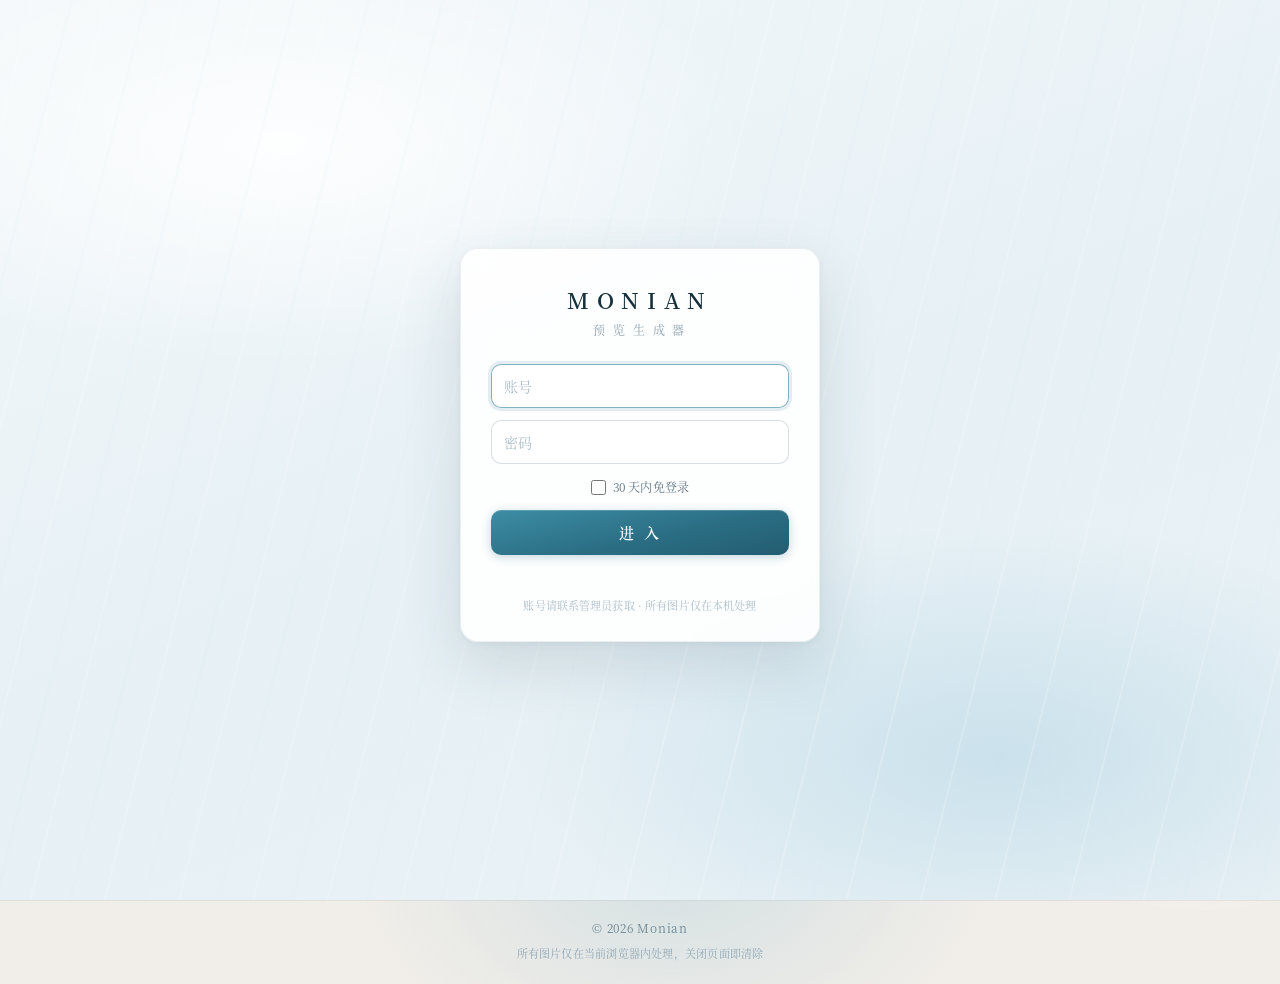
==== commit 1c32f072: "feat: 预览框复制按钮改为清空素材，移除下方冗余清空按钮，上传框改紧凑横排" ====
--- a/index.html
+++ b/index.html
@@ -3,12 +3,13 @@
 <head>
 <meta charset="utf-8">
 <meta name="viewport" content="width=device-width,initial-scale=1,viewport-fit=cover">
-<meta name="theme-color" content="#f4f2ee">
+<meta name="theme-color" content="#eef3f5">
 <title>Monian · 拼图预览生成器</title>
 <meta name="description" content="上传文件夹，自动拼图并添加水印信息，一键生成高清预览长图。全部处理在浏览器本地完成，图片不会上传服务器。">
 <meta property="og:title" content="Monian · 拼图预览生成器">
 <meta property="og:description" content="上传文件夹，自动拼图并添加水印信息，一键生成高清预览长图。">
-<link rel="icon" type="image/png" sizes="192x192" href="assets/img/icon-192.png">
+<link rel="icon" href="favicon.ico" sizes="any">
+    <link rel="icon" type="image/png" sizes="192x192" href="assets/img/icon-192.png">
 <link rel="icon" type="image/png" sizes="512x512" href="assets/img/icon-512.png">
 <link rel="manifest" href="manifest.json">
 <link rel="apple-touch-icon" sizes="180x180" href="assets/img/apple-touch-icon.png">
@@ -50,8 +51,10 @@
             <path d="M3 7.5A1.5 1.5 0 0 1 4.5 6h4l1.6 2H19.5A1.5 1.5 0 0 1 21 9.5v9A1.5 1.5 0 0 1 19.5 20h-15A1.5 1.5 0 0 1 3 18.5z"/>
             <path d="M12 17v-5M9.5 14.2 12 11.7l2.5 2.5"/>
           </svg>
-          <p class="dz-title">拖入文件夹，或点击选择</p>
-          <p class="dz-sub">文件夹名会自动提取为水印信息 · 支持 JPG / PNG / WebP</p>
+          <div class="dz-txt">
+            <p class="dz-title">拖入文件夹，或点击选择</p>
+            <p class="dz-sub">文件夹名自动提取为水印 · JPG / PNG / WebP</p>
+          </div>
           <div class="dz-actions">
             <button class="btn btn-primary" id="btnFolder" type="button">选择文件夹</button>
             <button class="btn btn-ghost" id="btnFiles" type="button">选择图片</button>
@@ -68,7 +71,6 @@
         </div>
 
         <div class="thumbs" id="thumbs"></div>
-        <button class="btn btn-ghost full" id="btnClearFiles" type="button" hidden>🗑 一键清空全部素材</button>
       </div>
     </section>
 
@@ -314,7 +316,7 @@
       <div class="stage-meta" id="stageMeta">等待素材…</div>
       <div class="stage-actions">
         <button class="btn btn-ghost btn-sm" id="btnFit" type="button">铺满</button>
-        <button class="btn btn-ghost btn-sm" id="btnCopy" type="button">复制</button>
+        <button class="btn btn-ghost btn-sm danger" id="btnClearStage" type="button" disabled>清空素材</button>
         <button class="btn btn-primary" id="btnExport" type="button" disabled>导出图片</button>
       </div>
     </div>
@@ -357,6 +359,6 @@
 <script src="assets/js/core.js?v=13"></script>
 <script src="assets/js/render.js?v=20"></script>
 <script src="assets/js/app.js?v=20"></script>
-<script src="assets/js/auth.js?v=3"></script>
+<script src="assets/js/auth.js?v=5"></script>
 </body>
 </html>
--- a/assets/css/style.css
+++ b/assets/css/style.css
@@ -1,31 +1,41 @@
 /* ===========================================================
-   Monian · 拼图预览生成器  ·  明亮皮肤
+   Monian · 拼图预览生成器  ·  水波雾蓝皮肤
+   取色自浅水波纹：冰蓝 #8daec0 / 雾白 #e0e8ec / 水色 #c9dde4
    =========================================================== */
 
 :root{
-  --bg:#f4f2ee;
-  --bg-soft:#f8f7f4;
-  --card:#ffffff;
-  --card-2:#fbfaf8;
-  --line:rgba(28,25,20,.09);
-  --line-2:rgba(28,25,20,.17);
-  --txt:#1f1c18;
-  --dim:#6d675e;
-  --dim-2:#9b948a;
-  --ink:#1f1c18;
-  --accent:#9a7434;
-  --accent-2:#c39a4f;
-  --accent-soft:rgba(154,116,52,.1);
+  /* —— 底层：薄雾水面 —— */
+  --bg:#eef3f5;
+  --bg-soft:linear-gradient(180deg,#f2f6f8 0%,#edf2f5 100%);
+  --card:rgba(255,255,255,.92);
+  --card-2:#f7fafb;
+  --line:rgba(60,88,104,.10);
+  --line-2:rgba(60,88,104,.19);
+
+  /* —— 文字：深水青，比纯黑更柔 —— */
+  --txt:#1d2e37;
+  --dim:#5c7280;
+  --dim-2:#8ba0ad;
+  --ink:#1d2e37;
+
+  /* —— 强调：深湖青（替代原驼金） —— */
+  --accent:#337f96;
+  --accent-2:#5ba3b8;
+  --accent-soft:rgba(51,127,150,.10);
   /* 兼容旧变量名 */
-  --gold:#9a7434;
-  --gold-2:#a97e37;
-  --gold-soft:rgba(154,116,52,.1);
-  --field:#ffffff;
-  --danger:#c4554a;
-  --radius:14px;
-  --rs:10px;
-  --shadow:0 1px 2px rgba(28,25,20,.04),0 6px 20px rgba(28,25,20,.05);
-  --stage-bg:#eae7e1;
+  --gold:#337f96;
+  --gold-2:#3d8da4;
+  --gold-soft:rgba(51,127,150,.10);
+
+  --field:rgba(255,255,255,.92);
+  --danger:#c0574f;
+  --radius:16px;
+  --rs:11px;
+  --shadow:0 1px 2px rgba(45,72,86,.05),0 8px 26px rgba(45,72,86,.07);
+  --stage-bg:
+    radial-gradient(90% 70% at 50% 0%,#f6fafc 0%,transparent 62%),
+    radial-gradient(80% 60% at 78% 92%,#e2eef4 0%,transparent 68%),
+    linear-gradient(168deg,#eef4f7 0%,#e7f0f5 48%,#eaf2f6 100%);
   --safe-b:env(safe-area-inset-bottom,0px);
 }
 
@@ -41,14 +51,15 @@
   line-height:1.55;
   -webkit-font-smoothing:antialiased;
   overflow:hidden;
+  letter-spacing:.01em;
 }
 button,input,select,textarea{font-family:inherit;font-size:inherit;color:inherit}
 h1,h2,h3,p{margin:0}
 code{
   font-family:ui-monospace,SFMono-Regular,Menlo,monospace;
   font-size:.88em;
-  background:rgba(154,116,52,.08);
-  border:1px solid rgba(154,116,52,.16);
+  background:rgba(51,127,150,.08);
+  border:1px solid rgba(51,127,150,.16);
   padding:1px 5px;
   border-radius:5px;
   color:var(--accent);
@@ -62,15 +73,15 @@
   justify-content:space-between;
   padding:0 18px;
   border-bottom:1px solid var(--line);
-  background:rgba(255,255,255,.82);
-  backdrop-filter:saturate(1.4) blur(10px);
+  background:rgba(250,253,254,.78);
+  backdrop-filter:saturate(1.6) blur(16px);
   position:relative;
   z-index:30;
 }
 .brand{display:flex;align-items:center;gap:11px}
 .brand-txt{display:flex;flex-direction:column;line-height:1.25}
-.brand-txt strong{font-size:16px;font-weight:500;letter-spacing:.24em;text-transform:uppercase;
-  color:#211d18;text-indent:.24em}
+.brand-txt strong{font-size:16px;font-weight:500;letter-spacing:.26em;text-transform:uppercase;
+  color:#16303c;text-indent:.26em}
 .brand-txt span{font-size:10.5px;color:var(--dim-2);letter-spacing:.28em;margin-top:2px}
 .top-actions{display:flex;gap:8px}
 
@@ -89,26 +100,27 @@
 }
 .panel::-webkit-scrollbar,.stage-wrap::-webkit-scrollbar{width:9px;height:9px}
 .panel::-webkit-scrollbar-thumb,.stage-wrap::-webkit-scrollbar-thumb{
-  background:rgba(28,25,20,.16);border-radius:6px;border:2px solid transparent;background-clip:content-box;
+  background:rgba(60,88,104,.18);border-radius:6px;border:2px solid transparent;background-clip:content-box;
 }
 
 /* ---------- 卡片 ---------- */
 .card{
   background:var(--card);
+  backdrop-filter:blur(8px);
   border:1px solid var(--line);
   border-radius:var(--radius);
   margin-bottom:10px;
   overflow:hidden;
-  box-shadow:0 1px 2px rgba(28,25,20,.03);
+  box-shadow:var(--shadow);
 }
 .card-hd{
   display:flex;align-items:center;gap:9px;
   padding:13px 15px 11px;
 }
-.card-hd h2{font-size:13px;font-weight:600;letter-spacing:.02em;flex:1;color:var(--txt)}
+.card-hd h2{font-size:13px;font-weight:600;letter-spacing:.04em;flex:1;color:var(--txt)}
 /* 可折叠卡片 */
 .card.collapsible .card-hd{cursor:pointer;user-select:none;-webkit-user-select:none;border-radius:var(--radius) var(--radius) 0 0}
-.card.collapsible .card-hd:hover{background:rgba(28,25,20,.022)}
+.card.collapsible .card-hd:hover{background:rgba(51,127,150,.04)}
 .card.collapsible .chev{
   width:14px;height:14px;flex:none;color:var(--dim-2);
   transition:transform .25s ease;
@@ -121,14 +133,14 @@
 .step{
   font-family:ui-monospace,SFMono-Regular,Menlo,monospace;
   font-size:10px;color:var(--accent);
-  border:1px solid rgba(154,116,52,.28);
-  background:rgba(154,116,52,.05);
-  border-radius:5px;padding:1px 5px;
+  border:1px solid rgba(51,127,150,.26);
+  background:rgba(51,127,150,.06);
+  border-radius:6px;padding:1px 5px;
   letter-spacing:.06em;
 }
 .badge{
   font-size:11px;color:var(--dim);
-  background:rgba(28,25,20,.05);
+  background:rgba(60,88,104,.06);
   border-radius:20px;padding:2px 9px;
 }
 .badge.on{color:var(--accent);background:var(--accent-soft)}
@@ -142,50 +154,50 @@
 /* ---------- 表单元素 ---------- */
 .btn{
   border:1px solid var(--line-2);
-  background:#fff;
+  background:rgba(255,255,255,.9);
   color:var(--txt);
-  border-radius:9px;
+  border-radius:10px;
   padding:8px 14px;
   font-size:13px;
   cursor:pointer;
   transition:.18s;
   display:inline-flex;align-items:center;justify-content:center;gap:6px;
   white-space:nowrap;
-  box-shadow:0 1px 1px rgba(28,25,20,.03);
-}
-.btn:hover{background:#faf8f5;border-color:rgba(28,25,20,.26)}
+  box-shadow:0 1px 2px rgba(45,72,86,.04);
+}
+.btn:hover{background:#fff;border-color:rgba(51,127,150,.42);color:var(--accent)}
 .btn:active{transform:scale(.975)}
 .btn-primary{
-  background:linear-gradient(170deg,#26221c,#14110d);
-  border-color:#14110d;
-  color:#f7f1e6;font-weight:600;
-  box-shadow:0 2px 8px rgba(20,17,13,.18);
-}
-.btn-primary:hover{background:linear-gradient(170deg,#332d25,#1c1813)}
+  background:linear-gradient(168deg,#3d8da4 0%,#2b6f85 55%,#235c70 100%);
+  border-color:#2b6f85;
+  color:#f4fbfd;font-weight:600;
+  box-shadow:0 2px 10px rgba(43,111,133,.26),inset 0 1px 0 rgba(255,255,255,.18);
+}
+.btn-primary:hover{background:linear-gradient(168deg,#4a9cb3 0%,#337f96 55%,#296b82 100%);color:#fff}
 .btn-ghost{background:transparent;box-shadow:none}
-.btn-ghost:hover{background:rgba(28,25,20,.04)}
-.btn-sm{padding:6px 11px;font-size:12px;border-radius:8px}
+.btn-ghost:hover{background:rgba(51,127,150,.07)}
+.btn-sm{padding:6px 11px;font-size:12px;border-radius:9px}
 .btn.full{width:100%}
 .btn.lg{padding:12px;font-size:14px;margin-top:10px}
-.btn:disabled{opacity:.4;cursor:not-allowed}
+.btn:disabled{opacity:.38;cursor:not-allowed}
 .mini{
   border:1px solid var(--line-2);background:transparent;color:var(--dim);
-  border-radius:7px;padding:3px 9px;font-size:11px;cursor:pointer;transition:.18s;
-}
-.mini:hover{color:var(--txt);border-color:var(--line-2);background:rgba(28,25,20,.05)}
-.mini.danger:hover{color:var(--danger);border-color:rgba(196,85,74,.4)}
+  border-radius:8px;padding:3px 9px;font-size:11px;cursor:pointer;transition:.18s;
+}
+.mini:hover{color:var(--accent);border-color:rgba(51,127,150,.4);background:rgba(51,127,150,.06)}
+.mini.danger:hover{color:var(--danger);border-color:rgba(192,87,79,.42)}
 .link{
   background:none;border:none;color:var(--dim);font-size:12px;cursor:pointer;padding:0;
-  text-decoration:underline;text-underline-offset:3px;text-decoration-color:rgba(28,25,20,.2);
-}
-.link:hover{color:var(--txt)}
+  text-decoration:underline;text-underline-offset:3px;text-decoration-color:rgba(60,88,104,.22);
+}
+.link:hover{color:var(--accent)}
 .link.danger:hover{color:var(--danger)}
 
 input[type=text],textarea,select{
   width:100%;
   background:var(--field);
   border:1px solid var(--line-2);
-  border-radius:9px;
+  border-radius:10px;
   padding:8px 11px;
   font-size:13px;
   color:var(--txt);
@@ -193,10 +205,10 @@
   outline:none;
 }
 input[type=text]:focus,textarea:focus,select:focus{
-  border-color:rgba(154,116,52,.55);
-  box-shadow:0 0 0 3px rgba(154,116,52,.11);
-}
-input::placeholder,textarea::placeholder{color:#b6afa5}
+  border-color:rgba(51,127,150,.55);
+  box-shadow:0 0 0 3px rgba(51,127,150,.12);
+}
+input::placeholder,textarea::placeholder{color:#a9bcc6}
 textarea{resize:vertical;min-height:60px;line-height:1.6}
 select{
   appearance:none;
@@ -226,7 +238,7 @@
 }
 input[type=range]::-webkit-slider-runnable-track{
   height:3px;border-radius:3px;
-  background:linear-gradient(90deg,rgba(154,116,52,.5),rgba(28,25,20,.12));
+  background:linear-gradient(90deg,rgba(51,127,150,.55),rgba(60,88,104,.14));
 }
 input[type=range]::-webkit-slider-thumb{
   -webkit-appearance:none;appearance:none;
@@ -234,11 +246,11 @@
   background:#fff;
   border:1.5px solid var(--accent);
   margin-top:-5.5px;
-  box-shadow:0 1px 3px rgba(28,25,20,.22);
+  box-shadow:0 1px 3px rgba(45,72,86,.22);
   transition:box-shadow .18s;
 }
-input[type=range]:active::-webkit-slider-thumb{box-shadow:0 0 0 5px rgba(154,116,52,.16)}
-input[type=range]::-moz-range-track{height:3px;border-radius:3px;background:rgba(28,25,20,.14)}
+input[type=range]:active::-webkit-slider-thumb{box-shadow:0 0 0 5px rgba(51,127,150,.16)}
+input[type=range]::-moz-range-track{height:3px;border-radius:3px;background:rgba(60,88,104,.16)}
 input[type=range]::-moz-range-thumb{width:13px;height:13px;border:1.5px solid var(--accent);border-radius:50%;background:#fff}
 
 .slider-row{display:flex;align-items:center;gap:10px;margin-top:8px}
@@ -248,31 +260,43 @@
   font-size:11px;color:var(--accent);width:46px;text-align:right;flex:none;
 }
 
-/* ---------- 上传区 ---------- */
+/* ---------- 上传区（紧凑横排） ---------- */
 .dropzone{
-  border:1px dashed rgba(28,25,20,.2);
+  border:1px dashed rgba(60,88,104,.22);
   border-radius:12px;
-  padding:22px 14px 18px;
-  text-align:center;
+  padding:10px 14px;
+  display:flex;align-items:center;gap:12px;
+  text-align:left;
   cursor:pointer;
   transition:.2s;
   background:
-    radial-gradient(120% 80% at 50% 0%,rgba(154,116,52,.07),transparent 70%),
+    radial-gradient(120% 80% at 50% 0%,rgba(51,127,150,.07),transparent 70%),
     #fdfcfa;
 }
 .dropzone:hover,.dropzone.hot{
-  border-color:rgba(154,116,52,.6);
-  background:radial-gradient(120% 80% at 50% 0%,rgba(154,116,52,.13),transparent 70%),#fff;
-}
-.dz-icon{width:30px;height:30px;color:var(--accent);opacity:.8;margin-bottom:8px}
-.dz-title{font-size:13px;font-weight:500;margin-bottom:3px}
-.dz-sub{font-size:11px;color:var(--dim-2);line-height:1.5;margin-bottom:14px}
-.dz-actions{display:flex;gap:8px;justify-content:center}
-.dz-actions .btn{font-size:12px;padding:7px 13px}
+  border-color:rgba(51,127,150,.6);
+  background:radial-gradient(120% 80% at 50% 0%,rgba(51,127,150,.13),transparent 70%),#fff;
+}
+.dz-icon{width:22px;height:22px;flex:none;color:var(--accent);opacity:.8}
+.dz-txt{flex:1 1 auto;min-width:0}
+.dz-title{font-size:13px;font-weight:500;white-space:nowrap;overflow:hidden;text-overflow:ellipsis}
+.dz-sub{font-size:11px;color:var(--dim-2);line-height:1.4;margin-top:1px;white-space:nowrap;overflow:hidden;text-overflow:ellipsis}
+.dz-actions{display:flex;gap:6px;flex:none;margin-left:auto}
+.dz-actions .btn{font-size:12px;padding:7px 11px;white-space:nowrap}
 .dz-actions .btn:disabled{display:none}
+@media (max-width:1120px){
+  /* 左侧栏变窄时改为两行：文字一行，按钮一行 */
+  .dropzone{flex-wrap:wrap;row-gap:8px}
+  .dz-txt{flex:1 1 calc(100% - 34px)}
+  .dz-actions{flex:1 1 100%;margin-left:0}
+  .dz-actions .btn{flex:1}
+}
+@media (max-width:560px){
+  .dz-sub{white-space:normal}
+}
 
 .progress{
-  margin-top:10px;height:4px;border-radius:4px;background:rgba(28,25,20,.08);
+  margin-top:10px;height:4px;border-radius:4px;background:rgba(60,88,104,.09);
   position:relative;overflow:hidden;
 }
 .progress-bar{position:absolute;inset:0;width:0;background:linear-gradient(90deg,var(--accent-2),var(--accent));transition:width .2s}
@@ -305,14 +329,14 @@
 
 /* ---------- 水印列表 ---------- */
 .seg{
-  display:flex;background:rgba(28,25,20,.05);border:1px solid transparent;
+  display:flex;background:rgba(60,88,104,.06);border:1px solid transparent;
   border-radius:9px;padding:3px;margin-bottom:12px;
 }
 .seg button{
   flex:1;border:none;background:transparent;color:var(--dim);
   padding:6px;border-radius:7px;font-size:12px;cursor:pointer;transition:.18s;
 }
-.seg button.on{background:#fff;color:var(--txt);box-shadow:0 1px 3px rgba(28,25,20,.1);font-weight:500}
+.seg button.on{background:#fff;color:var(--txt);box-shadow:0 1px 3px rgba(60,88,104,.12);font-weight:500}
 
 .wm-list{display:flex;flex-direction:column;gap:8px;margin-bottom:9px}
 .wm-item{
@@ -340,7 +364,7 @@
 /* 水印颜色：原生取色器做成圆形色点，点击必弹系统取色面板 */
 .wm-color{
   width:20px;height:20px;flex:none;padding:0;border-radius:50%;
-  border:1px solid rgba(28,25,20,.18);
+  border:1px solid rgba(60,88,104,.20);
   background:none;cursor:pointer;appearance:none;-webkit-appearance:none;
   transition:transform .15s;
 }
@@ -354,7 +378,7 @@
 .aw-op-meter{
   width:26px;height:11px;flex:none;border-radius:3px;align-self:center;
   background:linear-gradient(90deg,#2b2822,#4a443a);
-  box-shadow:inset 0 0 0 1px rgba(28,25,20,.12);
+  box-shadow:inset 0 0 0 1px rgba(60,88,104,.14);
   transition:opacity .06s linear;
 }
 
@@ -364,8 +388,8 @@
   border-radius:6px;padding:3px 7px;font-size:10.5px;cursor:pointer;transition:.18s;
   display:inline-flex;align-items:center;gap:3px;
 }
-.wm-pos-chip:hover{color:var(--accent);border-color:rgba(154,116,52,.45)}
-.wm-pos-chip.on{color:var(--accent);border-color:rgba(154,116,52,.5);background:var(--accent-soft)}
+.wm-pos-chip:hover{color:var(--accent);border-color:rgba(51,127,150,.45)}
+.wm-pos-chip.on{color:var(--accent);border-color:rgba(51,127,150,.55);background:var(--accent-soft)}
 .wm-pos{
   margin-top:7px;padding-top:7px;border-top:1px dashed var(--line-2);
   display:flex;flex-direction:column;gap:5px;
@@ -375,7 +399,7 @@
   flex:1;border:1px solid var(--line-2);background:#fff;color:var(--dim);
   border-radius:6px;padding:4px 0;font-size:10.5px;cursor:pointer;transition:.18s;
 }
-.wm-mode-btn.on{color:var(--accent);border-color:rgba(154,116,52,.5);background:var(--accent-soft)}
+.wm-mode-btn.on{color:var(--accent);border-color:rgba(51,127,150,.55);background:var(--accent-soft)}
 .wm-pos-body,.wm-pos-free{display:flex;flex-direction:column;gap:5px}
 .wm-anchor:disabled{opacity:.45}
 .wm-pos-line{display:flex;align-items:center;gap:7px}
@@ -411,17 +435,17 @@
 .swatches{display:flex;gap:6px;flex-wrap:wrap;flex:1}
 .swatches button{
   width:20px;height:20px;border-radius:50%;cursor:pointer;
-  border:1px solid rgba(28,25,20,.14);padding:0;transition:.15s;
+  border:1px solid rgba(60,88,104,.16);padding:0;transition:.15s;
 }
 .swatches button.on{box-shadow:0 0 0 2px #fff,0 0 0 3.5px var(--accent)}
 .swatches button:hover{transform:scale(1.12)}
 
 .tpl-drop{
-  border:1px dashed rgba(28,25,20,.2);border-radius:10px;background:#fdfcfa;
+  border:1px dashed rgba(60,88,104,.22);border-radius:10px;background:#fdfcfa;
   padding:13px;text-align:center;font-size:12px;color:var(--dim);
   cursor:pointer;transition:.18s;
 }
-.tpl-drop:hover{border-color:rgba(154,116,52,.55);color:var(--accent);background:#fff}
+.tpl-drop:hover{border-color:rgba(51,127,150,.55);color:var(--accent);background:#fff}
 .tpl-preview{
   display:flex;align-items:center;gap:10px;margin-top:11px;
   background:var(--card-2);border:1px solid var(--line);border-radius:10px;padding:7px;
@@ -445,7 +469,7 @@
 }
 .hs-color{
   width:20px;height:20px;flex:none;padding:0;border-radius:50%;
-  border:1px solid rgba(28,25,20,.18);background:none;cursor:pointer;
+  border:1px solid rgba(60,88,104,.20);background:none;cursor:pointer;
   appearance:none;-webkit-appearance:none;
 }
 .hs-color::-webkit-color-swatch-wrapper{padding:0}
@@ -455,7 +479,7 @@
   margin-left:auto;flex:none;border:1px solid var(--line-2);background:#fff;color:var(--dim-2);
   border-radius:6px;padding:3px 8px;font-size:10.5px;cursor:pointer;transition:.18s;white-space:nowrap;
 }
-.hs-reset:hover{color:var(--accent);border-color:rgba(154,116,52,.45)}
+.hs-reset:hover{color:var(--accent);border-color:rgba(51,127,150,.45)}
 .hs-line input[type=range]{flex:1;min-width:0;height:16px}
 .hs-line input[type=range]::-webkit-slider-thumb{width:11px;height:11px;margin-top:-4px}
 .hs-line output{
@@ -475,29 +499,29 @@
 .quick-grid button i{
   width:22px;height:16px;display:block;border-radius:2px;
   background:
-    linear-gradient(90deg,rgba(28,25,20,.28) 3px,transparent 3px) 0 0/100% 100%,
+    linear-gradient(90deg,rgba(60,88,104,.30) 3px,transparent 3px) 0 0/100% 100%,
     transparent;
   position:relative;
 }
-.quick-grid button i::before,.quick-grid button i::after{content:"";position:absolute;background:rgba(28,25,20,.28);border-radius:1px}
+.quick-grid button i::before,.quick-grid button i::after{content:"";position:absolute;background:rgba(60,88,104,.30);border-radius:1px}
 .quick-grid button:hover{border-color:var(--line-2);color:var(--txt)}
-.quick-grid button.on{border-color:rgba(154,116,52,.55);background:var(--accent-soft);color:var(--accent)}
-.quick-grid button.on i::before,.quick-grid button.on i::after{background:rgba(154,116,52,.7)}
+.quick-grid button.on{border-color:rgba(51,127,150,.55);background:var(--accent-soft);color:var(--accent)}
+.quick-grid button.on i::before,.quick-grid button.on i::after{background:rgba(51,127,150,.75)}
 
 /* 小图标用内联背景画格子 */
 .ico-1::before{inset:0 0 auto 0;height:4px}
 .ico-1::after{inset:auto 0 0 0;height:4px}
 .ico-2::before{inset:0 auto 0 0;width:9px}
 .ico-2::after{inset:0 0 0 auto;width:9px}
-.ico-3::before{inset:0 auto 0 0;width:5px;box-shadow:6px 0 0 rgba(28,25,20,.28)}
+.ico-3::before{inset:0 auto 0 0;width:5px;box-shadow:6px 0 0 rgba(60,88,104,.30)}
 .ico-3::after{inset:0 0 0 auto;width:5px}
-.ico-4::before{inset:0 auto 0 0;width:3px;box-shadow:4.6px 0 0 rgba(28,25,20,.28),9.2px 0 0 rgba(28,25,20,.28)}
+.ico-4::before{inset:0 auto 0 0;width:3px;box-shadow:4.6px 0 0 rgba(60,88,104,.30),9.2px 0 0 rgba(60,88,104,.30)}
 .ico-4::after{inset:0 0 0 auto;width:3px}
 
 /* ---------- 导出信息 ---------- */
 .out-info{
   margin-top:11px;padding:9px 11px;border-radius:9px;
-  background:rgba(28,25,20,.03);border:1px solid var(--line);
+  background:rgba(45,72,86,.04);border:1px solid var(--line);
   font-family:ui-monospace,Menlo,monospace;font-size:11px;color:var(--dim);
   display:flex;justify-content:space-between;flex-wrap:wrap;gap:6px;
 }
@@ -507,17 +531,52 @@
 /* ---------- 预览区 ---------- */
 .stage{
   display:flex;flex-direction:column;
+  background:var(--stage-bg);
+  position:relative;
+  min-width:0;
+}
+/* 水面微光：柔光与波纹缓慢游移，呼应参考图的波光 */
+.stage::before{
+  content:"";position:absolute;inset:-10%;pointer-events:none;
   background:
-    radial-gradient(70% 55% at 50% 0%,#f2efe9,#e7e3dc 75%);
-  min-width:0;
-}
+    radial-gradient(30% 20% at 18% 14%,rgba(255,255,255,.95) 0%,rgba(255,255,255,0) 60%),
+    radial-gradient(26% 16% at 72% 28%,rgba(255,255,255,.8) 0%,rgba(255,255,255,0) 62%),
+    radial-gradient(34% 22% at 46% 58%,rgba(255,255,255,.72) 0%,rgba(255,255,255,0) 66%),
+    radial-gradient(30% 18% at 84% 82%,rgba(255,255,255,.75) 0%,rgba(255,255,255,0) 64%),
+    radial-gradient(44% 30% at 32% 88%,rgba(158,198,216,.34) 0%,rgba(158,198,216,0) 70%),
+    radial-gradient(40% 26% at 62% 40%,rgba(176,209,224,.26) 0%,rgba(176,209,224,0) 72%);
+  animation:waterGlow 22s ease-in-out infinite alternate;
+}
+/* 细密水纹：极淡的斜向条纹，模拟水面折射 */
+.stage::after{
+  content:"";position:absolute;inset:0;pointer-events:none;opacity:.28;
+  background:repeating-linear-gradient(
+    104deg,
+    rgba(255,255,255,0) 0px,
+    rgba(255,255,255,0) 26px,
+    rgba(255,255,255,.62) 27px,
+    rgba(255,255,255,0) 29px,
+    rgba(255,255,255,0) 62px,
+    rgba(205,230,240,.32) 63px,
+    rgba(255,255,255,0) 66px
+  );
+  mask-image:radial-gradient(120% 90% at 50% 40%,#000 20%,rgba(0,0,0,.35) 70%,transparent 100%);
+  -webkit-mask-image:radial-gradient(120% 90% at 50% 40%,#000 20%,rgba(0,0,0,.35) 70%,transparent 100%);
+}
+@keyframes waterGlow{
+  0%{transform:translate3d(0,0,0) scale(1) rotate(0deg)}
+  50%{transform:translate3d(-2.4%,1.8%,0) scale(1.05) rotate(.6deg)}
+  100%{transform:translate3d(2.2%,-1.6%,0) scale(1.02) rotate(-.5deg)}
+}
+@media (prefers-reduced-motion:reduce){.stage::before{animation:none}}
 .stage-wrap{
   flex:1;overflow:auto;padding:16px;
   display:flex;align-items:flex-start;justify-content:center;
   overscroll-behavior:contain;
+  position:relative;z-index:1;
 }
 .stage-canvas{
-  box-shadow:0 18px 50px rgba(28,25,20,.16),0 0 0 1px rgba(28,25,20,.07);
+  box-shadow:0 18px 50px rgba(60,88,104,.18),0 0 0 1px rgba(45,72,86,.08);
   border-radius:4px;
   line-height:0;
   animation:fadeUp .4s ease both;
@@ -554,7 +613,7 @@
   position:fixed;left:50%;bottom:78px;transform:translate(-50%,14px);
   background:rgba(24,21,17,.94);border:1px solid rgba(255,255,255,.1);
   color:#f7f2e9;padding:9px 16px;border-radius:22px;font-size:12.5px;
-  box-shadow:0 12px 34px rgba(28,25,20,.28);
+  box-shadow:0 12px 34px rgba(60,88,104,.30);
   opacity:0;pointer-events:none;transition:.28s;z-index:99;backdrop-filter:blur(10px);
   max-width:82vw;text-align:center;
 }
@@ -563,11 +622,11 @@
 /* 移动端回到预览 */
 .jump-preview{
   position:fixed;right:14px;bottom:calc(18px + var(--safe-b));z-index:60;
-  border:1px solid rgba(154,116,52,.4);
+  border:1px solid rgba(51,127,150,.40);
   background:rgba(255,255,255,.95);
   color:var(--accent);border-radius:22px;
   padding:8px 15px;font-size:12.5px;font-weight:500;
-  box-shadow:0 8px 24px rgba(28,25,20,.16);
+  box-shadow:0 8px 24px rgba(60,88,104,.18);
   backdrop-filter:blur(10px);cursor:pointer;
   display:none;
 }
@@ -575,7 +634,7 @@
 
 .modal{
   position:fixed;inset:0;z-index:100;
-  background:rgba(28,25,20,.34);backdrop-filter:blur(4px);
+  background:rgba(24,42,52,.36);backdrop-filter:blur(4px);
   display:grid;place-items:center;padding:20px;
   animation:fadeIn .2s both;
 }
@@ -585,7 +644,7 @@
   width:min(560px,100%);max-height:82dvh;overflow:auto;
   background:#fff;
   border:1px solid var(--line-2);border-radius:16px;
-  box-shadow:0 30px 80px rgba(28,25,20,.24);
+  box-shadow:0 30px 80px rgba(24,42,52,.26);
 }
 .modal-hd{
   display:flex;align-items:center;justify-content:space-between;
@@ -660,10 +719,10 @@
 /* ---- 图片（花纹）水印 ---- */
 .wm-add-row{display:flex;gap:8px}
 .wm-add-row .btn{flex:1;min-width:0}
-.wm-item.is-img{border-color:rgba(154,116,52,.28);background:rgba(154,116,52,.03)}
+.wm-item.is-img{border-color:rgba(51,127,150,.26);background:rgba(51,127,150,.04)}
 .wm-img-top{gap:8px}
 .wm-img-thumb{width:34px;height:22px;object-fit:contain;border-radius:4px;background:
-  linear-gradient(45deg,rgba(28,25,20,.07) 25%,transparent 25%,transparent 75%,rgba(28,25,20,.07) 75%) 0 0/8px 8px,
+  linear-gradient(45deg,rgba(45,72,86,.08) 25%,transparent 25%,transparent 75%,rgba(45,72,86,.08) 75%) 0 0/8px 8px,
   #f2f0eb;flex:none}
 .wm-img-name{flex:1;min-width:0;font-size:11.5px;color:var(--dim-2);
   overflow:hidden;text-overflow:ellipsis;white-space:nowrap}
@@ -677,7 +736,7 @@
 
 /* 比例说明 */
 .fixed-note{display:flex;align-items:center;gap:8px;margin:10px 0 6px;padding:8px 10px;
-  border:1px solid rgba(154,116,52,.24);border-radius:8px;background:rgba(154,116,52,.06);font-size:11.5px}
+  border:1px solid rgba(51,127,150,.26);border-radius:8px;background:rgba(51,127,150,.07);font-size:11.5px}
 .fixed-note b{flex:none;color:var(--accent);font-size:12px;letter-spacing:.02em}
 .fixed-note span{color:var(--dim-2);line-height:1.5}
 
@@ -687,10 +746,10 @@
 .auto-row-top{display:flex;align-items:center;gap:8px}
 .aw-on{flex:none;border:1px solid var(--line-2);background:#fff;color:var(--dim-2);border-radius:7px;
   padding:4px 10px;font-size:11.5px;cursor:pointer;transition:.18s;letter-spacing:.02em}
-.aw-on.on{color:var(--accent);border-color:rgba(154,116,52,.45);background:var(--accent-soft)}
+.aw-on.on{color:var(--accent);border-color:rgba(51,127,150,.45);background:var(--accent-soft)}
 .aw-on::before{content:'○ ';font-size:10px}
 .aw-on.on::before{content:'● '}
-.aw-color{width:20px;height:20px;flex:none;padding:0;border-radius:50%;border:1px solid rgba(28,25,20,.18);
+.aw-color{width:20px;height:20px;flex:none;padding:0;border-radius:50%;border:1px solid rgba(60,88,104,.20);
   background:none;cursor:pointer;appearance:none;-webkit-appearance:none}
 .aw-color::-webkit-color-swatch-wrapper{padding:0}
 .aw-color::-webkit-color-swatch{border:none;border-radius:50%}
@@ -705,8 +764,8 @@
 .wm-slide.wide input[type=range]{flex:1;min-width:0;width:100%}
 
 /* ---- 16:9 自适应徽标 ---- */
-.wm-fit-badge{flex:none;font-size:10px;color:var(--accent);border:1px solid rgba(154,116,52,.4);
-  border-radius:6px;padding:3px 7px;background:rgba(154,116,52,.07);letter-spacing:.02em}
+.wm-fit-badge{flex:none;font-size:10px;color:var(--accent);border:1px solid rgba(51,127,150,.40);
+  border-radius:6px;padding:3px 7px;background:rgba(51,127,150,.07);letter-spacing:.02em}
 
 /* 01 自动水印文本行 */
 .auto-row-mid{margin-top:6px}
@@ -719,7 +778,7 @@
 .auto-row-top{gap:6px}
 .aw-content{flex:1;min-width:0;padding:6px 8px;font-size:12px;border-radius:6px;
   border:1px solid var(--line-2);background:#fff;color:var(--ink)}
-.aw-content:focus{outline:none;border-color:rgba(154,116,52,.5);box-shadow:0 0 0 3px rgba(154,116,52,.1)}
+.aw-content:focus{outline:none;border-color:rgba(51,127,150,.55);box-shadow:0 0 0 3px rgba(51,127,150,.1)}
 .aw-clear{flex:none;width:20px;height:20px;border-radius:50%;border:1px solid var(--line-2);
   background:#fff;color:var(--dim-2);font-size:12px;line-height:1;cursor:pointer;padding:0}
 .aw-clear:hover{color:var(--danger);border-color:rgba(196,85,74,.5)}
@@ -727,18 +786,18 @@
 .aw-tpl-label{flex:none;font-size:10px;color:var(--dim-2)}
 .auto-row-tpl .aw-text{flex:1;min-width:0;padding:5px 8px;font-size:11px;border-radius:6px;
   border:1px dashed var(--line-2);background:#fff;color:var(--dim-2);font-family:ui-monospace,Menlo,monospace}
-.auto-row-tpl .aw-text:focus{outline:none;border-color:rgba(154,116,52,.5);color:var(--ink)}
+.auto-row-tpl .aw-text:focus{outline:none;border-color:rgba(51,127,150,.55);color:var(--ink)}
 
 /* 01 自定义位置 */
 .aw-pos-chip{flex:none;border:1px solid var(--line-2);background:#fff;color:var(--dim-2);
   border-radius:6px;padding:4px 9px;font-size:10.5px;cursor:pointer;transition:.18s;white-space:nowrap}
-.aw-pos-chip:hover{color:var(--accent);border-color:rgba(154,116,52,.45)}
-.aw-pos-chip.on{color:var(--accent);border-color:rgba(154,116,52,.5);background:var(--accent-soft)}
+.aw-pos-chip:hover{color:var(--accent);border-color:rgba(51,127,150,.45)}
+.aw-pos-chip.on{color:var(--accent);border-color:rgba(51,127,150,.55);background:var(--accent-soft)}
 .aw-pospanel{margin-top:7px;padding-top:7px;border-top:1px dashed var(--line-2);display:flex;flex-direction:column;gap:5px}
 .aw-pospanel .wm-pos-line label{width:26px}
 .aw-mode-btn{flex:1;border:1px solid var(--line-2);background:#fff;color:var(--dim-2);
   border-radius:6px;padding:4px 0;font-size:10.5px;cursor:pointer;transition:.18s}
-.aw-mode-btn.on{color:var(--accent);border-color:rgba(154,116,52,.5);background:var(--accent-soft)}
+.aw-mode-btn.on{color:var(--accent);border-color:rgba(51,127,150,.55);background:var(--accent-soft)}
 
 /* 版式提示：跟随素材比例时高亮 */
 .fixed-note b#ratioTip.on{color:#3f8a5e}
